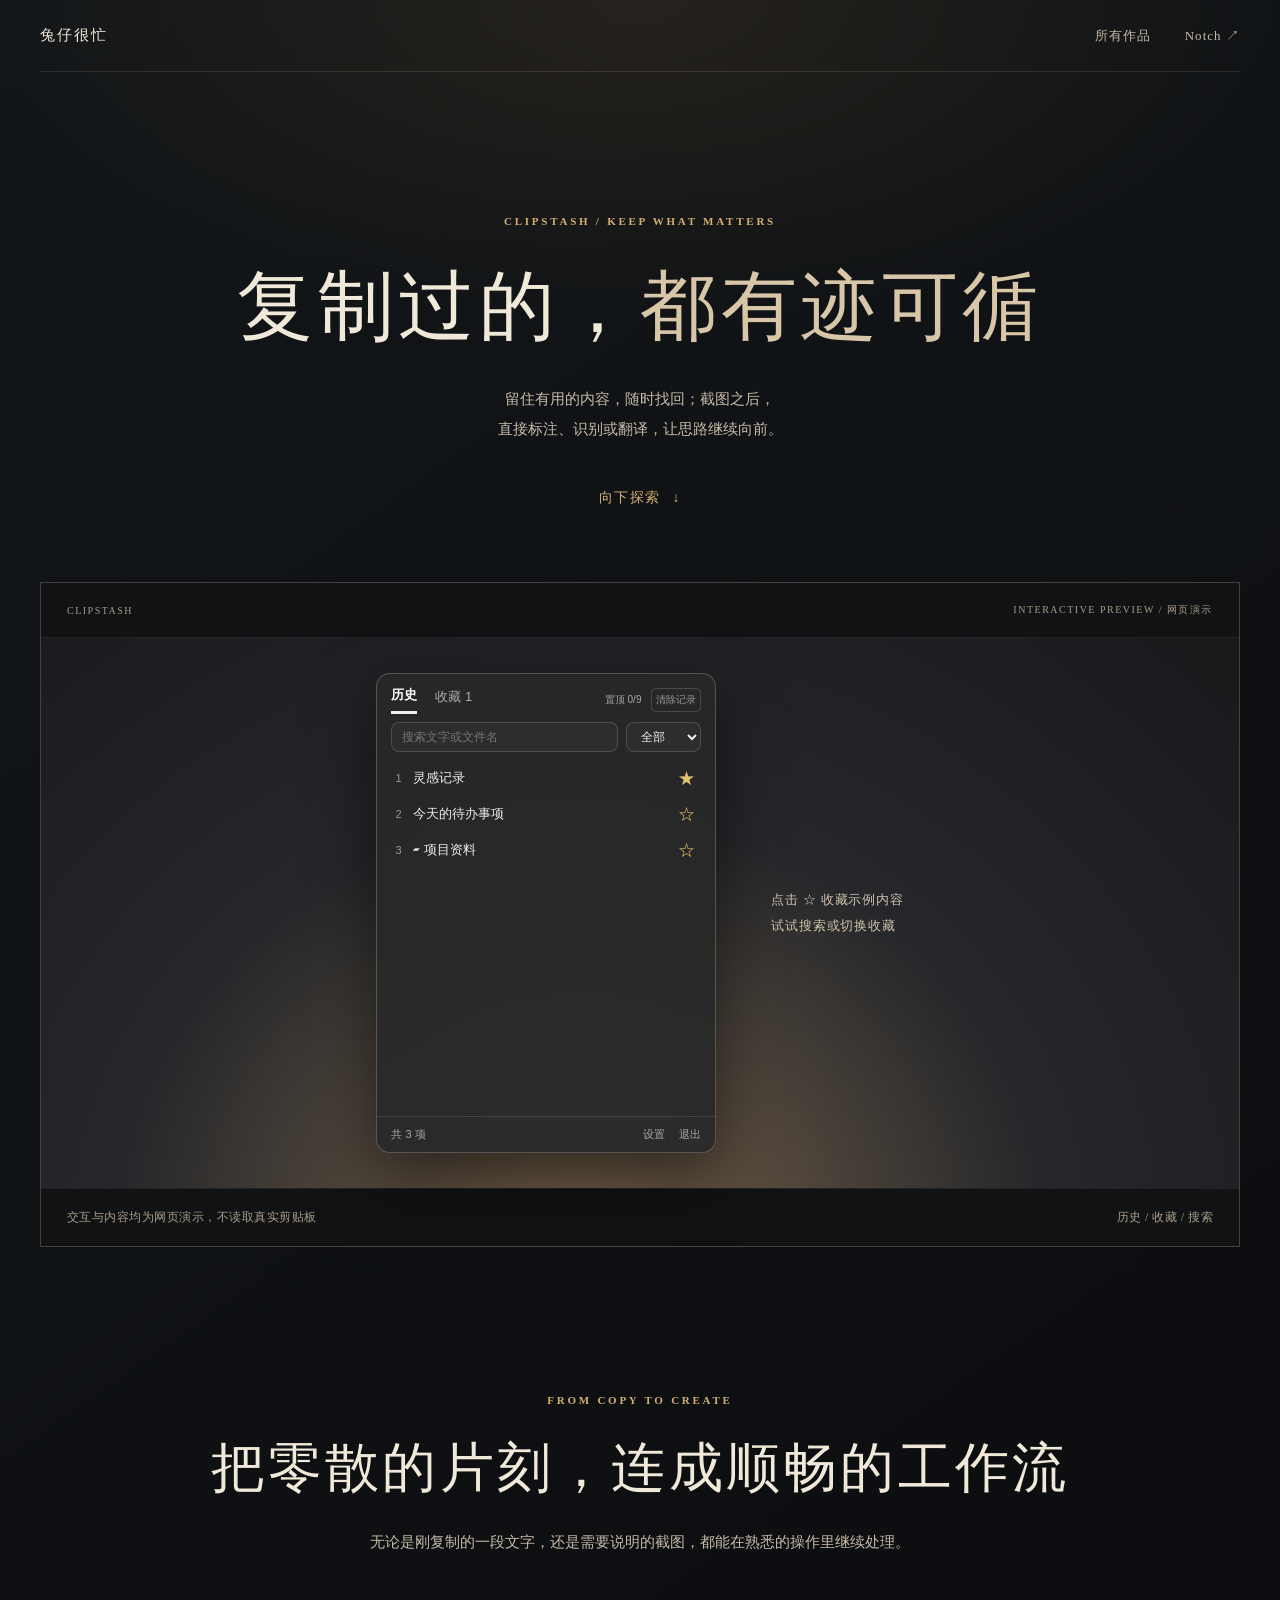
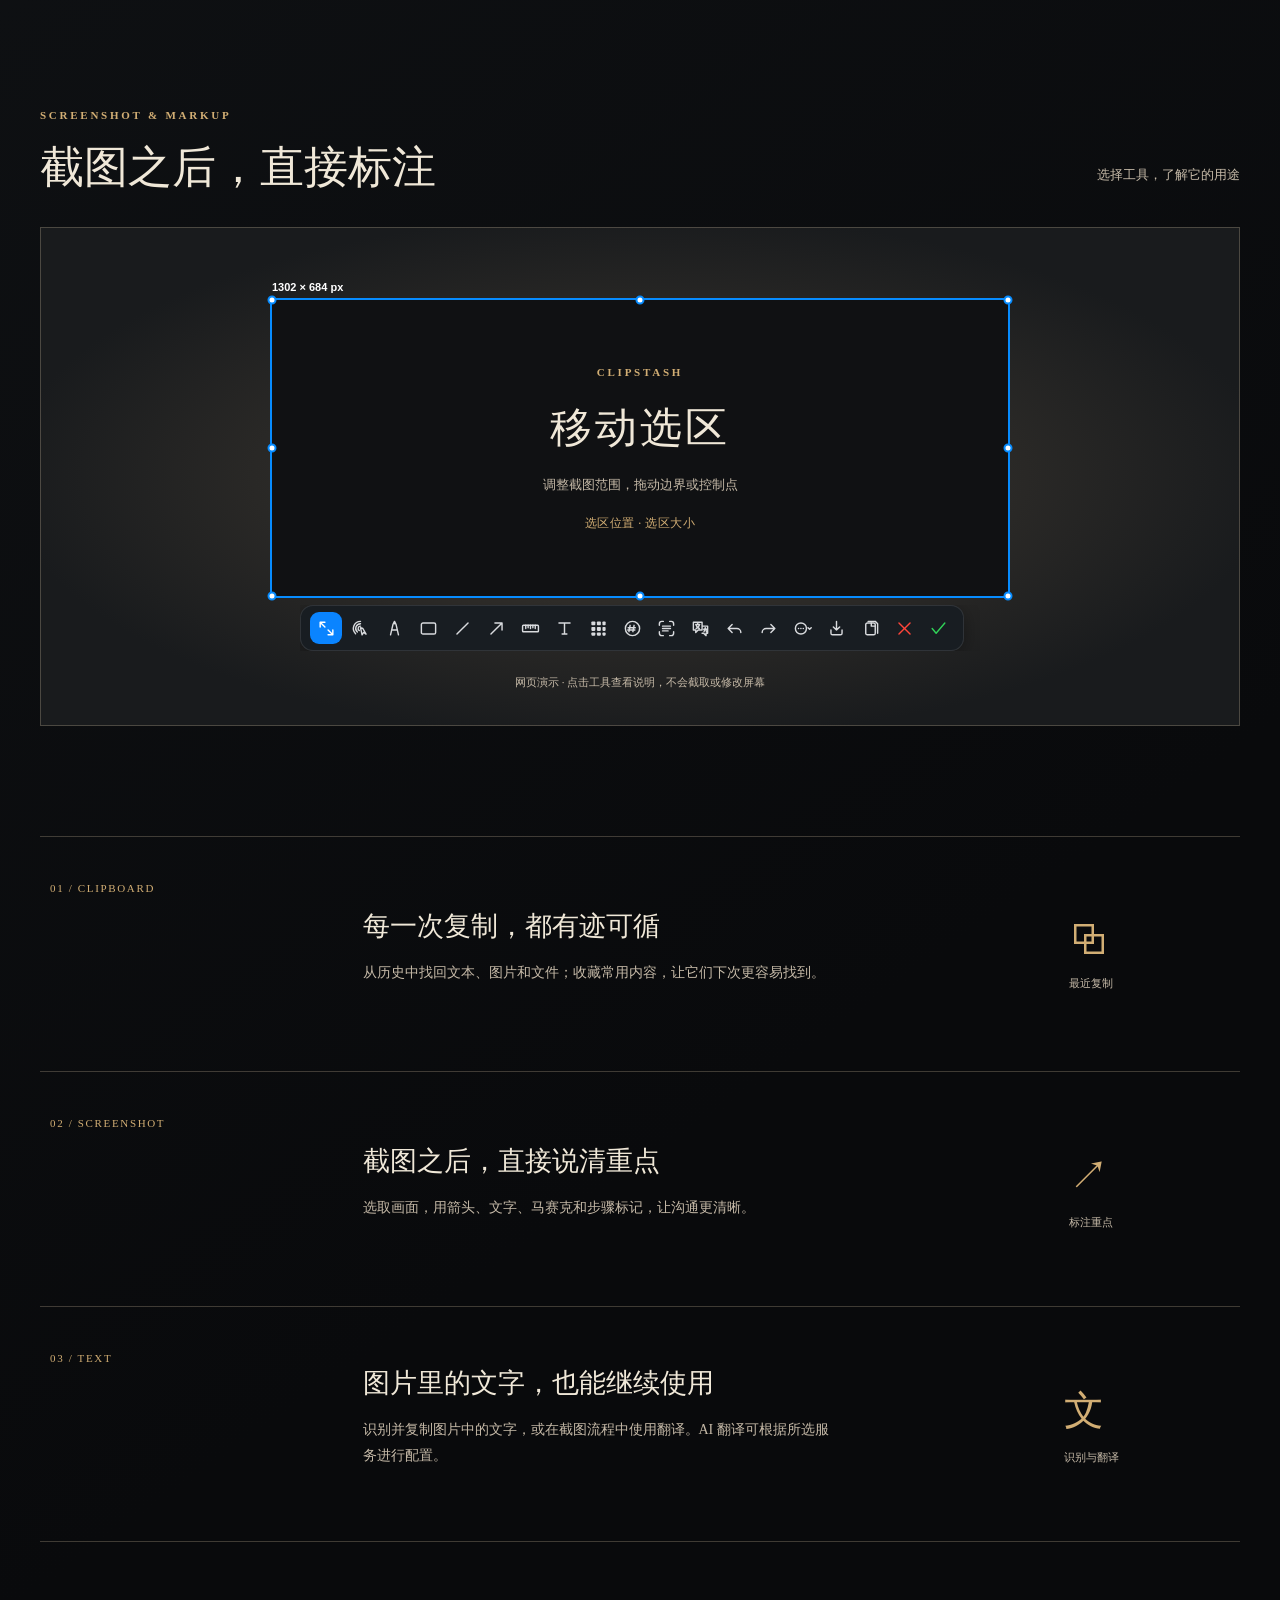
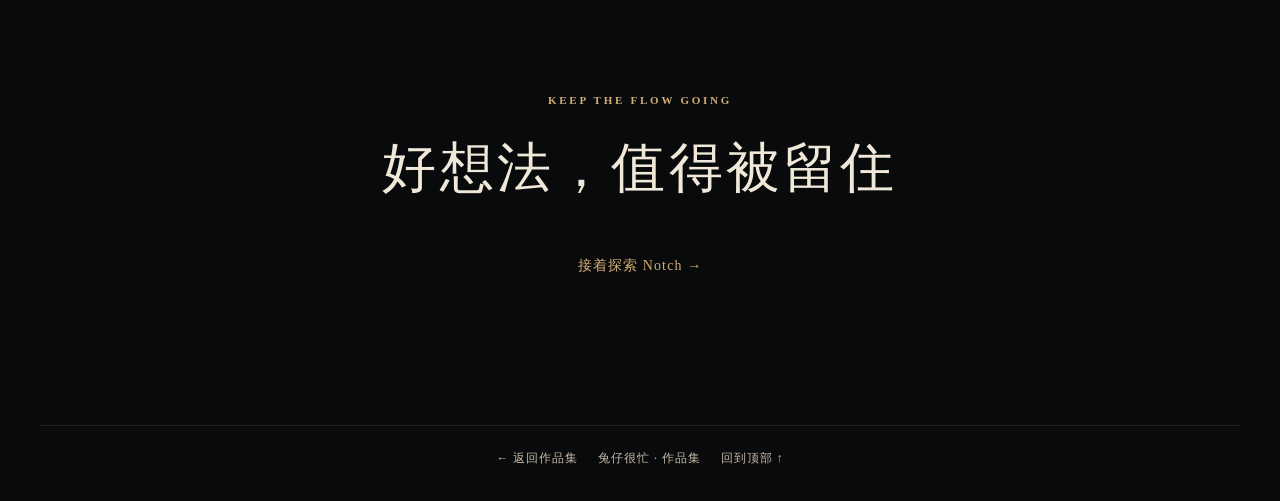
==== clipstash.html @ 02c9e1a3 "Add ClipStash and Notch portfolio pages" ====
<!doctype html><html lang="zh-CN"><head><meta charset="utf-8"><meta name="viewport" content="width=device-width,initial-scale=1"><meta name="theme-color" content="#0b0c0e"><title>ClipStash · 兔仔很忙</title><link rel="icon" href="assets/favicon.svg"><link rel="stylesheet" href="style.css"><link rel="stylesheet" href="product.css"><script src="product.js" defer></script></head><body><div class="site-shell"><header class="site-header"><a class="brand" href="index.html">兔仔很忙</a><nav aria-label="页面导航"><a href="index.html#works">所有作品</a><a href="notch.html">Notch ↗</a></nav></header><main><section class="product-hero" id="top"><p class="eyebrow">CLIPSTASH / KEEP WHAT MATTERS</p><h1>复制过的，<span>都有迹可循</span></h1><p>留住有用的内容，随时找回；截图之后，<br>直接标注、识别或翻译，让思路继续向前。</p><a class="text-link" href="#experience">向下探索 <span>↓</span></a></section><section class="stage" id="experience" aria-label="ClipStash 交互展示"><div class="stage-top"><span>CLIPSTASH</span><span>INTERACTIVE PREVIEW / 网页演示</span></div><div class="real-clip-scene"><div class="popover-demo"><div class="popover-top"><div class="pop-tabs"><button class="selected" data-pop-tab="history" aria-pressed="true">历史</button><button data-pop-tab="favorites" aria-pressed="false">收藏 <span id="fav-count">1</span></button></div><span class="pin-count">置顶 0/9</span><span class="clear-label">清除记录</span></div><div class="pop-search"><input id="pop-search" aria-label="搜索演示内容" placeholder="搜索文字或文件名"><select id="pop-filter" aria-label="筛选演示内容"><option>全部</option><option>文本</option><option>文件</option></select></div><div class="pop-list" id="pop-list"></div><div class="pop-footer"><span id="pop-count">共 3 项</span><span>设置　 退出</span></div></div><p class="pop-hint">点击 ☆ 收藏示例内容<br>试试搜索或切换收藏</p></div><div class="stage-bottom"><span>交互与内容均为网页演示，不读取真实剪贴板</span><span>历史 / 收藏 / 搜索</span></div></section><section class="intro-section"><p class="eyebrow">FROM COPY TO CREATE</p><h2>把零散的片刻，连成顺畅的工作流</h2><p>无论是刚复制的一段文字，还是需要说明的截图，都能在熟悉的操作里继续处理。</p></section><section class="capture-feature" aria-labelledby="capture-title"><div class="capture-heading"><div><p class="eyebrow">SCREENSHOT &amp; MARKUP</p><h2 id="capture-title">截图之后，直接标注</h2></div><p>选择工具，了解它的用途</p></div><div class="capture-stage"><div class="capture-selection"><div class="capture-size">1302 × 684 px</div><div class="capture-content"><p class="eyebrow">CLIPSTASH</p><strong id="capture-tool-title">移动选区</strong><span id="capture-explanation" aria-live="polite">调整截图范围，拖动边界或控制点</span><div id="capture-properties" class="capture-properties">选区位置 · 选区大小</div></div><i class="handle h1"></i><i class="handle h2"></i><i class="handle h3"></i><i class="handle h4"></i><i class="handle h5"></i><i class="handle h6"></i><i class="handle h7"></i><i class="handle h8"></i></div><div class="capture-toolbar-wrap"><div class="capture-toolbar" aria-label="截图工具演示"><button type="button" data-capture-tool="select" aria-label="移动选区" title="移动选区" aria-pressed="true" class="selected">⤢</button><button type="button" data-capture-tool="edit" aria-label="编辑标注" title="编辑标注" aria-pressed="false" class="">◎</button><button type="button" data-capture-tool="pen" aria-label="画笔" title="画笔" aria-pressed="false" class="">✎</button><button type="button" data-capture-tool="rectangle" aria-label="矩形" title="矩形" aria-pressed="false" class="">▭</button><button type="button" data-capture-tool="line" aria-label="直线" title="直线" aria-pressed="false" class="">╱</button><button type="button" data-capture-tool="arrow" aria-label="箭头" title="箭头" aria-pressed="false" class="">↗</button><button type="button" data-capture-tool="ruler" aria-label="尺子" title="尺子" aria-pressed="false" class="">▤</button><button type="button" data-capture-tool="text" aria-label="文字" title="文字" aria-pressed="false" class="">T</button><button type="button" data-capture-tool="mosaic" aria-label="马赛克" title="马赛克" aria-pressed="false" class="">▦</button><button type="button" data-capture-tool="step" aria-label="步骤" title="步骤" aria-pressed="false" class="">⑴</button><button type="button" data-capture-tool="ocr" aria-label="识别文字" title="识别文字" aria-pressed="false" class="">▣</button><button type="button" data-capture-tool="translate" aria-label="翻译" title="翻译" aria-pressed="false" class="">文</button><span class="capture-divider"></span><span class="capture-action" title="撤销">↶</span><span class="capture-action" title="重做">↷</span><span class="capture-action" title="更多">•••</span><span class="capture-action" title="保存">⇩</span><span class="capture-action" title="复制">▢</span><span class="capture-action cancel" title="取消">×</span><span class="capture-action done" title="完成">✓</span></div></div><p class="capture-note">网页演示 · 点击工具查看说明，不会截取或修改屏幕</p></div></section><section class="feature-list"><article><span>01 / CLIPBOARD</span><div><h3>每一次复制，都有迹可循</h3><p>从历史中找回文本、图片和文件；收藏常用内容，让它们下次更容易找到。</p></div><div class="feature-symbol">⧉ <small>最近复制</small></div></article><article><span>02 / SCREENSHOT</span><div><h3>截图之后，直接说清重点</h3><p>选取画面，用箭头、文字、马赛克和步骤标记，让沟通更清晰。</p></div><div class="feature-symbol">↗ <small>标注重点</small></div></article><article><span>03 / TEXT</span><div><h3>图片里的文字，也能继续使用</h3><p>识别并复制图片中的文字，或在截图流程中使用翻译。AI 翻译可根据所选服务进行配置。</p></div><div class="feature-symbol">文 <small>识别与翻译</small></div></article></section><section class="closing"><p class="eyebrow">KEEP THE FLOW GOING</p><h2>好想法，值得被留住</h2><a class="text-link" href="notch.html">接着探索 Notch →</a></section></main><footer class="site-footer"><a href="index.html">← 返回作品集</a><span>兔仔很忙 · 作品集</span><a href="#top">回到顶部 ↑</a></footer></div></body></html>
---- style.css ----
:root {
  color-scheme: dark;
  --ink: #f0e8d8;
  --muted: #c6baa8;
  --gold: #d2ae74;
  --line: rgba(234, 214, 179, .24);
  --surface: #131417;
  --display: "Songti SC", "Noto Serif CJK SC", "STSong", serif;
  --body: "Songti SC", "Noto Serif CJK SC", "STSong", serif;
}
* { box-sizing: border-box; }
html { scroll-behavior: smooth; }
body {
  margin: 0;
  color: var(--ink);
  background: radial-gradient(ellipse 70% 450px at 50% 0%, rgba(136, 104, 58, .17), transparent 72%), linear-gradient(145deg, #131619, #090a0c 70%);
  font-family: var(--body);
  -webkit-font-smoothing: antialiased;
}
a { color: inherit; text-decoration: none; }
button { font: inherit; }
a:focus-visible, button:focus-visible { outline: 2px solid var(--gold); outline-offset: 5px; }
.skip-link { position: fixed; z-index: 2; top: -6rem; left: 1rem; padding: .8rem 1rem; background: var(--gold); color: #14100b; }
.skip-link:focus { top: 1rem; }
.site-shell { width: min(1320px, calc(100% - 80px)); margin: 0 auto; }
.site-header { min-height: 72px; display: flex; align-items: center; justify-content: space-between; gap: 24px; border-bottom: 1px solid rgba(234, 214, 179, .12); }
.brand { font-size: 15px; letter-spacing: .13em; white-space: nowrap; }
.site-header nav { display: flex; gap: 34px; font-size: 13px; color: var(--muted); letter-spacing: .08em; }
.site-header nav a:hover, .brand:hover, .site-footer a:hover { color: var(--gold); }
.hero { padding: clamp(62px, 7vw, 104px) 0 50px; text-align: center; }
.eyebrow, .work-label, .connect-label { margin: 0; color: var(--gold); font-size: 11px; font-weight: 600; letter-spacing: .25em; line-height: 1.5; }
.hero h1 { margin: 22px 0 0; font-family: var(--display); font-size: clamp(38px, 5.5vw, 72px); font-weight: 400; letter-spacing: .1em; line-height: 1.35; text-wrap: balance; }
.hero h1 span { white-space: nowrap; }
.hero-intro { margin: 23px auto 0; color: var(--muted); font-size: 15px; line-height: 1.9; letter-spacing: .06em; text-wrap: pretty; }
.works, .connect { scroll-margin-top: 25px; }
.work-list { display: grid; grid-template-columns: repeat(3, minmax(0, 1fr)); gap: 20px; }
.work-card { position: relative; display: flex; min-width: 0; flex-direction: column; padding: clamp(25px, 2.7vw, 39px); border: 1px solid var(--line); border-radius: 3px; background: var(--surface); transition: border-color .24s ease-out, background-color .24s ease-out, transform .24s ease-out; }
.work-card:hover, .work-card:focus-within { border-color: rgba(210, 174, 116, .7); background: #19191b; transform: translateY(-3px); }
.work-copy { flex: 1; }
.work-card h2 { margin: 22px 0 13px; font-family: var(--display); font-weight: 400; font-size: clamp(27px, 3vw, 39px); letter-spacing: .06em; line-height: 1.35; text-wrap: balance; }
.voice h2 { font-family: Georgia, var(--display); letter-spacing: .01em; }
.work-description, .connect-description { color: var(--muted); font-size: 15px; line-height: 1.85; text-wrap: pretty; }
.work-description { margin: 0; min-height: 5.55em; }
.work-visual { margin-top: 24px; overflow: hidden; aspect-ratio: 1.95; background: #090a0c; border: 1px solid rgba(234, 214, 179, .12); }
.work-visual img { width: 100%; height: 100%; display: block; object-fit: cover; transition: transform .35s ease-out; }
.work-card:hover .work-visual img { transform: scale(1.025); }
.work-link { align-self: flex-start; margin-top: 26px; font-size: 14px; letter-spacing: .08em; line-height: 1.5; }
.work-link span { display: inline-block; padding-left: 5px; transition: transform .2s ease-out; }
.work-link:hover { color: var(--gold); }
.work-link:hover span { transform: translateX(5px); }
.connect { padding: 110px 0 95px; }
.connect-heading { text-align: center; margin-bottom: 35px; }
.connect-heading h2 { margin: 0; font-size: 31px; font-weight: 400; letter-spacing: .1em; }
.connect-heading p { color: var(--muted); font-size: 14px; letter-spacing: .05em; line-height: 1.8; }
.connect-grid { display: grid; grid-template-columns: repeat(2, minmax(0, 1fr)); gap: 20px; }
.connect-card { display: flex; justify-content: space-between; align-items: center; gap: 26px; padding: 32px; border: 1px solid var(--line); border-radius: 3px; background: var(--surface); }
.connect-card h3 { margin: 17px 0 10px; font-size: 26px; font-weight: 400; letter-spacing: .07em; }
.connect-description { margin: 0; font-size: 14px; }
.qr-code { flex: none; width: 144px; height: 144px; object-fit: contain; background: #fff; padding: 4px; }
.reading { align-items: flex-start; flex-direction: column; gap: 24px; }
.share-box { display: flex; flex-wrap: wrap; align-items: center; gap: 12px 16px; }
.share-box code { color: var(--ink); font-family: var(--body); font-size: 13px; line-height: 1.6; overflow-wrap: anywhere; }
.share-box button { border: 1px solid rgba(210, 174, 116, .7); background: transparent; color: var(--ink); padding: 10px 14px; cursor: pointer; font-size: 13px; }
.share-box button:hover { background: var(--gold); color: #17130e; }
.copy-status { flex-basis: 100%; min-height: 1.3em; color: var(--gold); font-size: 13px; }
.site-footer { display: flex; justify-content: center; flex-wrap: wrap; gap: 20px; padding: 24px 0 34px; border-top: 1px solid rgba(234, 214, 179, .12); color: var(--muted); font-size: 12px; letter-spacing: .08em; }
.site-footer .personal-site-link { flex: 0 0 100%; color: var(--gold); text-align: center; font-size: 13px; line-height: 1.8; text-wrap: balance; }
.site-footer .personal-site-link:hover { color: var(--ink); }
@media (max-width: 900px) {
  .site-shell { width: min(740px, calc(100% - 48px)); }
  .work-list { grid-template-columns: repeat(2, minmax(0, 1fr)); }
  .work-card:last-child { grid-column: 1 / -1; }
  .voice { display: grid; grid-template-columns: 1fr 1fr; column-gap: 30px; }
  .voice .work-visual { grid-column: 2; grid-row: 1 / 3; margin-top: 0; align-self: center; }
  .voice .work-link { grid-column: 1; }
}
@media (max-width: 600px) {
  .site-shell { width: calc(100% - 36px); }
  .site-header { min-height: 64px; }
  .site-header nav { gap: 19px; font-size: 12px; }
  .hero { padding: 67px 0 36px; }
  .hero h1 { font-size: clamp(32px, 8vw, 46px); letter-spacing: .05em; }
  .hero-intro { font-size: 14px; }
  .work-list, .connect-grid { grid-template-columns: 1fr; gap: 14px; }
  .work-card:last-child { grid-column: auto; }
  .work-card, .voice { display: flex; padding: 27px; }
  .work-card h2 { font-size: 31px; margin-top: 19px; }
  .work-description { min-height: 0; }
  .work-visual, .voice .work-visual { width: 100%; margin-top: 24px; }
  .connect { padding: 78px 0 64px; }
  .connect-card { padding: 26px; }
  .qr-code { width: 120px; height: 120px; }
}
@media (max-width: 360px) {
  .hero h1 { font-size: 30px; }
  .connect-card { gap: 14px; padding: 22px; }
  .qr-code { width: 104px; height: 104px; }
}
@media (prefers-reduced-motion: reduce) {
  html { scroll-behavior: auto; }
  *, *::before, *::after { transition-duration: .01ms !important; animation-duration: .01ms !important; }
}

/* Extend the existing link over its card without changing the reference layout. */
.work-link::after { content: ""; position: absolute; inset: 0; }
.work-card:hover .work-link, .work-card:focus-within .work-link { color: var(--gold); }

/* Product introductions */
.tools-section { padding-top: 112px; }
.tools-heading { text-align:center; margin-bottom:36px; }
.tools-heading h2 { font-size:clamp(30px,4vw,45px); font-weight:400; letter-spacing:.1em; margin:18px 0 12px; }
.tools-heading > p:last-child { color:var(--muted); font-size:14px; }
.tools-grid { display:grid; grid-template-columns:1fr 1fr; gap:20px; }
.tool-entry { min-height:325px; border:1px solid var(--line); background:#131417; padding:38px; display:grid; grid-template-columns:1fr 1fr; overflow:hidden; transition:border-color .25s,transform .25s; }
.tool-entry:hover { border-color:var(--gold); transform:translateY(-3px); }
.tool-entry h3 { font-size:30px; font-weight:400; line-height:1.4; margin:22px 0 12px; }
.tool-entry p:not(.work-label) { color:var(--muted); line-height:1.8; font-size:14px; }
.tool-entry span { display:block; color:var(--gold); font-size:13px; margin-top:28px; }
.entry-art { position:relative; align-self:stretch; display:grid; place-items:center; }
.entry-art:before { content:''; position:absolute; width:210px; height:210px; border-radius:50%; background:radial-gradient(circle,rgba(185,145,88,.17),transparent 70%); }
.entry-island,.entry-clip { z-index:1; background:#050505; border:1px solid #474039; box-shadow:0 20px 40px #0008; }
.entry-island { width:180px; border-radius:0 0 24px 24px; padding:25px; display:flex; gap:16px; align-items:center; justify-content:center; color:var(--gold); }
.entry-island i { width:7px; height:7px; border-radius:50%; background:#90b7a0; }
.entry-clip { width:200px; padding:20px; border-radius:10px; transform:rotate(-4deg); }
.entry-clip small,.entry-clip b,.entry-clip em { display:block; font-style:normal; }.entry-clip small,.entry-clip em { color:#a99b88; font-size:11px; }.entry-clip b { font-size:14px; margin:20px 0; font-weight:400; }
@media(max-width:700px){.tools-grid{grid-template-columns:1fr}.tool-entry{padding:28px;min-height:260px}.tools-section{padding-top:80px}.entry-island{width:145px}.entry-clip{width:150px}.tool-entry h3{font-size:26px}}
.entry-type { font: 130px Georgia,serif; color:rgba(210,174,116,.4); line-height:1; }.entry-type span { z-index:1; position:absolute; bottom:10%; right:10%; font:11px Georgia,serif; letter-spacing:.2em; color:var(--gold); }
/* Portfolio groups */
.catalog-heading { text-align:center; margin:0 0 35px; }.catalog-heading h2 { font-weight:400; font-size:clamp(29px,3.2vw,39px); letter-spacing:.1em; margin:16px 0 12px; }.catalog-heading>p:last-child { color:var(--muted); font-size:14px; line-height:1.8; }.genealogy-heading { margin-top:110px; }
.work-card h3 { margin:22px 0 13px; font-family:var(--display); font-weight:400; font-size:clamp(25px,2.6vw,34px); letter-spacing:.04em; line-height:1.35; }.catalog-tools h3 { font-family:Georgia,var(--display); letter-spacing:0; overflow-wrap:anywhere; }.catalog-genealogy { grid-template-columns:repeat(2,minmax(0,1fr)); }.catalog-genealogy .work-description { min-height:0; }.catalog-art { display:grid; place-items:center; background:radial-gradient(circle at 50% 70%,#68543b50,transparent 65%),#0d0e10; }.catalog-art span { font:clamp(70px,8vw,115px) Georgia,serif; color:#d2ae7470; transition:transform .35s; }.work-card:hover .catalog-art span { transform:scale(1.04); }
@media(max-width:900px){.catalog-tools .voice { display:flex; }.catalog-tools .voice .work-visual { margin-top:24px; }.catalog-tools .work-card:last-child { grid-column:1/-1; }.catalog-genealogy .work-card:last-child { grid-column:auto; }}
@media(max-width:600px){.catalog-genealogy{grid-template-columns:1fr}.catalog-tools .work-card:last-child{grid-column:auto}.genealogy-heading{margin-top:78px}.work-card h3{font-size:29px;margin-top:19px}.catalog-art span{font-size:90px}}
---- product.css ----
.product-hero { text-align:center; padding:clamp(90px,11vw,150px) 0 75px; }
.product-hero h1,.intro-section h2,.closing h2 { font-weight:400; letter-spacing:.06em; line-height:1.38; text-wrap:balance; }
.product-hero h1 { font-size:clamp(42px,6vw,76px); margin:25px 0; }.product-hero h1 span { color:#d8c6a9; }
.product-hero>p:not(.eyebrow),.intro-section>p:last-child { color:var(--muted); line-height:2; font-size:15px; }
.text-link { display:inline-block; color:var(--gold); font-size:14px; letter-spacing:.08em; margin-top:30px; }.text-link:hover { color:var(--ink); }.text-link span { padding-left:8px; }
.stage { border:1px solid var(--line); background:#111214; overflow:hidden; }.stage-top,.stage-bottom { display:flex; justify-content:space-between; align-items:center; gap:15px; padding:20px 26px; color:#a99c89; font-size:10px; letter-spacing:.15em; }.stage-top { border-bottom:1px solid #ffffff12; }.stage-bottom { border-top:1px solid #ffffff12; font-size:12px; letter-spacing:.04em; }
.notch-scene { height:500px; position:relative; overflow:hidden; background:radial-gradient(ellipse at 50% 110%,#9c7850 0%,#4a4037 30%,#22252a 65%,#16191c 100%); }.notch-scene:after { content:''; position:absolute; inset:0; background:linear-gradient(120deg,transparent 45%,#ffffff08 46%,transparent 65%); pointer-events:none; }
.desktop-clock { position:absolute; top:35%; width:100%; text-align:center; color:#f6eddd; opacity:.8; }.desktop-clock small,.desktop-clock strong,.desktop-clock span { display:block; }.desktop-clock small { font-family:Georgia,serif; letter-spacing:.3em; font-size:10px; }.desktop-clock strong { font:400 clamp(60px,9vw,110px) Georgia,serif; letter-spacing:-.04em; }.desktop-clock span { font-size:12px; letter-spacing:.2em; }
.island { position:absolute; z-index:1; top:0; left:50%; transform:translateX(-50%); width:240px; max-height:43px; background:#050505; color:#eee; border-radius:0 0 20px 20px; overflow:hidden; transition:width .55s cubic-bezier(.2,.8,.2,1),max-height .55s cubic-bezier(.2,.8,.2,1),border-radius .5s; box-shadow:0 14px 40px #0007; }.island.open { width:min(370px,90%); max-height:250px; border-radius:0 0 30px 30px; }.island-trigger { display:flex; align-items:center; justify-content:space-between; width:100%; border:0; background:transparent; color:#eee; cursor:pointer; padding:14px 21px; font-size:11px; }.island-dot,.live-dot { color:#b8d8b2; }.island-dot { width:6px; height:6px; border-radius:50%; background:#b8d8b2; }.island-content { padding:8px 24px 25px; font:12px -apple-system,BlinkMacSystemFont,sans-serif; }.island-heading { display:flex; justify-content:space-between; font-size:14px; font-weight:600; }.island-content p { color:#aaa; display:flex; justify-content:space-between; margin:18px 0 7px; }.island-content b { color:#eee; }.meter { height:4px; background:#333; border-radius:5px; }.meter i { display:block; width:72%; height:100%; background:#d2ae74; border-radius:5px; }.meter.second i { width:45%; }
.demo-tabs { display:flex; gap:6px; }.demo-tabs button { color:#c6baa8; border:1px solid transparent; background:none; padding:7px 12px; cursor:pointer; }.demo-tabs button.active { color:#f0e8d8; border-color:#806c50; }
.intro-section { text-align:center; max-width:650px; margin:0 auto; padding:145px 0 125px; }.intro-section h2,.closing h2 { font-size:clamp(35px,4.2vw,55px); margin:22px 0; }.feature-list { border-top:1px solid var(--line); }.feature-list article { min-height:235px; display:grid; grid-template-columns:1fr 2fr 1fr; align-items:center; gap:35px; border-bottom:1px solid var(--line); padding:45px 10px; }.feature-list article>span { color:var(--gold); font:11px Georgia,serif; letter-spacing:.15em; align-self:start; }.feature-list h3 { font-size:27px; font-weight:400; margin:0 0 16px; }.feature-list p { color:var(--muted); font-size:14px; line-height:1.9; max-width:480px; }.feature-symbol { justify-self:center; color:var(--gold); font:40px Georgia,serif; }.feature-symbol small { display:block; font:11px var(--body); color:var(--muted); margin-top:12px; }.closing { text-align:center; padding:150px 0; }
.clip-scene { height:500px; position:relative; display:flex; align-items:center; justify-content:center; gap:35px; background:radial-gradient(ellipse at 45% 110%,#79634b,#25272a 50%,#17191b); }.clipboard-window { width:min(540px,65%); background:#202020; border:1px solid #ffffff28; border-radius:12px; box-shadow:0 30px 80px #0008; font-family:-apple-system,BlinkMacSystemFont,sans-serif; }.window-head { display:flex; justify-content:space-between; align-items:center; padding:15px; border-bottom:1px solid #ffffff12; color:#aaa; font-size:12px; }.window-head i { display:inline-block; width:8px; height:8px; background:#796c61; border-radius:50%; margin-right:5px; }.clip-window-body { display:grid; grid-template-columns:150px 1fr; min-height:275px; }.clip-window-body aside { background:#ffffff08; display:flex; flex-direction:column; gap:18px; padding:22px 16px; color:#aaa; font-size:11px; }.clip-window-body aside b { color:#ddd; }.clip-items { padding:22px; }.items-heading { display:flex; justify-content:space-between; align-items:center; margin-bottom:15px; font-size:14px; }.items-heading small { font-size:10px; color:#999; }.clip-item { display:flex; align-items:center; gap:12px; width:100%; color:#eee; text-align:left; border:1px solid transparent; border-radius:7px; background:transparent; padding:11px; cursor:pointer; }.clip-item.active { background:#ffffff0e; border-color:#ffffff18; }.clip-item span:nth-child(2) { flex:1; }.clip-item b,.clip-item small { display:block; }.clip-item b { font-size:12px; font-weight:500; }.clip-item small { color:#999; margin-top:5px; font-size:10px; }.clip-item em { color:#a99b88; font-style:normal; }.item-icon { display:grid; place-items:center; width:34px; height:34px; border-radius:6px; background:#665b4d; color:#f0e8d8; }.clip-note { border-left:1px solid #b39a78; padding-left:20px; min-width:175px; }.clip-note span,.clip-note small { font-size:10px; letter-spacing:.12em; color:#c6baa8; }.clip-note p { font-size:19px; }
@media(max-width:700px){.product-hero{padding:90px 0 55px}.product-hero h1{font-size:38px}.product-hero>p:not(.eyebrow){font-size:13px}.notch-scene,.clip-scene{height:380px}.stage-top,.stage-bottom{padding:16px;font-size:10px}.stage-bottom{flex-wrap:wrap}.intro-section{padding:100px 0 80px}.feature-list article{grid-template-columns:1fr auto;gap:20px;min-height:0;padding:32px 0}.feature-list article>span{grid-column:1/-1}.feature-list h3{font-size:23px}.feature-symbol{font-size:30px}.closing{padding:100px 0}.clip-scene{padding:18px;display:block}.clipboard-window{width:100%;margin-top:25px}.clip-window-body{grid-template-columns:90px 1fr;min-height:240px}.clip-window-body aside{padding:20px 9px;font-size:10px}.clip-items{padding:14px}.items-heading small{display:none}.clip-note{margin:20px 0 0 8px}.clip-note p{margin:5px 0;font-size:15px}.clip-note small{display:none}}
.feature-explorer { border-top:1px solid var(--line); border-bottom:1px solid var(--line); padding:36px 0 48px; }
.explorer-heading { display:flex; justify-content:space-between; align-items:end; gap:20px; padding-bottom:35px; }
.explorer-heading h2 { font-size:28px; font-weight:400; margin:15px 0 0; }.explorer-heading>p { color:var(--muted); font-size:12px; }
.explorer-body { display:grid; grid-template-columns:1fr 1.2fr; min-height:325px; border:1px solid var(--line); }
.explorer-tabs { display:flex; flex-direction:column; border-right:1px solid var(--line); }.explorer-tabs button { display:flex; gap:24px; align-items:center; flex:1; width:100%; padding:20px 24px; border:0; border-bottom:1px solid #ffffff13; background:transparent; color:var(--muted); text-align:left; cursor:pointer; }.explorer-tabs button:last-child { border-bottom:0; }.explorer-tabs button.active,.explorer-tabs button:hover { background:#d2ae7410; color:var(--ink); }.explorer-tabs button span { font:11px Georgia,serif; color:var(--gold); }.explorer-tabs button b { margin-left:auto; font-weight:400; }
.explorer-detail { padding:clamp(30px,5vw,70px); background:radial-gradient(circle at 90% 100%,#7f64451c,transparent 55%); }.explorer-detail span { font:11px Georgia,serif; letter-spacing:.18em; color:var(--gold); }.explorer-detail h3 { font-size:clamp(29px,3.3vw,44px); font-weight:400; line-height:1.45; margin:28px 0 16px; }.explorer-detail p { color:var(--muted); font-size:14px; line-height:1.9; max-width:390px; }
@media(max-width:700px){.explorer-heading{align-items:start;flex-direction:column}.explorer-body{grid-template-columns:1fr}.explorer-tabs{border-right:0;border-bottom:1px solid var(--line)}.explorer-tabs button{padding:15px 20px}.explorer-detail{min-height:240px}.explorer-detail h3{margin:20px 0 12px}}
.actual-island { position:absolute; z-index:2; top:0; left:50%; transform:translateX(-50%); height:33px; width:210px; border-radius:0 0 13px 13px; background:#050505; box-shadow:0 12px 35px #0007; overflow:hidden; display:flex; align-items:center; justify-content:center; transition:width .55s cubic-bezier(.2,.8,.2,1),height .55s cubic-bezier(.2,.8,.2,1),border-radius .4s; }
.actual-island.open { width:min(680px,94%); }.actual-island.shelf.open { width:min(480px,92%); height:112px; border-radius:0 0 24px 24px; background:#17191be8; border:1px solid #ffffff25; border-top:0; backdrop-filter:blur(15px); }
#notch-trigger { width:210px; height:33px; flex:none; background:#050505; color:white; border:0; cursor:pointer; align-self:flex-start; position:relative; z-index:2; }.island-camera { position:absolute; width:7px; height:7px; border-radius:50%; background:#1b1f24; top:10px; right:30px; }.quota-side { min-width:0; width:0; overflow:hidden; opacity:0; display:flex; justify-content:space-around; gap:8px; white-space:nowrap; color:#ddd; font:11px -apple-system,sans-serif; transition:opacity .25s .1s,width .5s; }.actual-island.open:not(.shelf) .quota-side { width:210px; opacity:1; }.quota-side.left b {color:#6aaaff}.quota-side.right b{color:#7fd59d}.shelf-items{position:absolute; top:38px; display:flex; gap:35px; opacity:0; transform:translateY(-12px); transition:opacity .25s,transform .4s; pointer-events:none}.actual-island.shelf.open .shelf-items{opacity:1;transform:translateY(0)}.shelf-items div{text-align:center}.shelf-items span,.shelf-items small{display:block}.shelf-items span{font-size:28px}.shelf-items small{color:#eee;font:11px -apple-system,sans-serif;margin-top:4px}
.real-clip-scene { min-height:540px; display:flex; align-items:center; justify-content:center; gap:55px; padding:35px 20px; background:radial-gradient(ellipse at 45% 110%,#79634b,#25272a 50%,#17191b); }.popover-demo{width:340px;height:480px;border:1px solid #ffffff35;border-radius:14px;background:#292929ec;box-shadow:0 25px 65px #0008;color:#eee;font:13px -apple-system,BlinkMacSystemFont,sans-serif;display:flex;flex-direction:column;overflow:hidden;backdrop-filter:blur(20px)}.popover-top{display:flex;align-items:center;gap:10px;padding:12px 14px 8px}.pop-tabs{display:flex;gap:18px;margin-right:auto}.pop-tabs button{color:#aaa;background:none;border:0;padding:0 0 7px;cursor:pointer}.pop-tabs button.selected{color:#fff;border-bottom:3px solid #eee;font-weight:600}.pin-count{font-size:10px;color:#aaa;white-space:nowrap}.clear-label{font-size:10px;color:#999;border:1px solid #ffffff28;border-radius:5px;padding:4px;white-space:nowrap}.pop-search{display:flex;gap:8px;padding:0 14px 8px}.pop-search input,.pop-search select{height:30px;min-width:0;color:#eee;background:#ffffff08;border:1px solid #ffffff25;border-radius:8px;padding:0 10px;font:12px -apple-system,sans-serif}.pop-search input{flex:1}.pop-search select{width:75px}.pop-list{flex:1;padding:0 6px}.pop-row{display:flex;align-items:center;height:36px;padding:0 8px;border-radius:8px;gap:8px}.pop-row:hover{background:#ffffff12}.pop-number{color:#999;width:14px;text-align:center;font-size:11px}.pop-name{flex:1}.pop-star{border:0;background:transparent;color:#e5c16f;font-size:17px;cursor:pointer}.pop-empty{color:#aaa;text-align:center;margin:100px 0}.pop-footer{border-top:1px solid #ffffff20;padding:10px 14px;display:flex;justify-content:space-between;color:#aaa;font-size:11px}.pop-hint{color:#d0c3af;font-size:13px;line-height:2;letter-spacing:.06em}
@media(max-width:700px){.actual-island.open:not(.shelf) .quota-side{width:90px;font-size:9px;gap:3px}.actual-island.open:not(.shelf){width:95%}#notch-trigger{width:120px}.real-clip-scene{display:flex;flex-direction:column;gap:15px;padding:25px 12px}.popover-demo{width:min(340px,100%);height:400px}.pop-hint{text-align:center;font-size:11px;margin:0}.popover-top{gap:5px}.pop-tabs{gap:10px}}
/* The three display states follow the supplied Notch screenshots. */
.mock-menubar { height:34px; background:#98c9f1; color:#10151b; display:flex; justify-content:space-between; align-items:center; padding:0 18px; font:600 12px -apple-system,BlinkMacSystemFont,sans-serif; white-space:nowrap; overflow:hidden; }
.actual-island { height:34px; box-shadow:none; }
.actual-island.open:not(.shelf) { width:min(980px,96%); }
.actual-island.open:not(.shelf) .quota-side { width:calc((100% - 210px)/2); justify-content:center; gap:8px; font-size:11px; }
.quota-side strong { color:#28d55a; }.quota-side.right strong { color:#ff444b; }
.actual-island.shelf.open { width:min(680px,92%); height:150px; background:#050505; border:0; border-radius:0 0 29px 29px; }
.actual-island.shelf.open #notch-trigger { background:transparent; }
.actual-island.shelf.open .shelf-items { width:100%; top:63px; padding:0 30px; justify-content:space-around; gap:10px; }
.shelf-tile { display:flex; flex-direction:column; align-items:center; justify-content:flex-end; width:90px; min-width:0; gap:8px; }
.shelf-tile svg { width:42px; height:35px; overflow:visible; filter:drop-shadow(0 2px 1px #0008); }.shelf-tile .file-icon { width:29px; }.shelf-tile .air-icon { width:41px; color:#f7f7f7; }
.shelf-items .shelf-tile small { max-width:100%; overflow:hidden; text-overflow:ellipsis; white-space:nowrap; color:#fff; font:600 12px -apple-system,BlinkMacSystemFont,sans-serif; margin:0; }
.actual-island.shelf.floating.open { top:47px; height:130px; border:1px solid #ffffff69; border-radius:24px; background:linear-gradient(145deg,#4e5256d9,#25282ad9); box-shadow:inset 0 1px 3px #ffffff5c,0 12px 25px #0008; backdrop-filter:blur(20px); }
.actual-island.shelf.floating.open #notch-trigger { position:absolute; top:0; left:0; width:100%; height:100%; }
.actual-island.shelf.floating.open .shelf-items { top:27px; }
@media(max-width:700px){.mock-menubar{font-size:9px;padding:0 9px}.mock-menubar>div:first-child{max-width:38%;overflow:hidden}.actual-island.open:not(.shelf) .quota-side{width:calc((100% - 90px)/2);font-size:8px;gap:4px;justify-content:center}.quota-side span:nth-of-type(1){display:none}#notch-trigger{width:90px}.actual-island.shelf.open{height:119px}.actual-island.shelf.open .shelf-items{top:52px;padding:0 10px;gap:2px}.shelf-tile{width:56px;gap:5px}.shelf-tile svg{width:31px;height:27px}.shelf-tile .file-icon{width:22px}.shelf-tile .air-icon{width:31px}.shelf-items .shelf-tile small{font-size:9px}.actual-island.shelf.floating.open{height:105px}.actual-island.shelf.floating.open .shelf-items{top:24px}.demo-tabs{flex-wrap:wrap}}
.calendar-side { display:none; position:absolute; top:0; height:34px; align-items:center; opacity:0; color:#fff; font:600 12px -apple-system,BlinkMacSystemFont,sans-serif; white-space:nowrap; }
.actual-island.calendar.open { width:min(450px,94%); }
.actual-island.calendar.open .quota-side { display:none; }
.actual-island.calendar.open .calendar-side { display:flex; opacity:1; animation:calendar-enter .32s ease-out; }
.calendar-left { right:calc(50% + 105px); width:110px; justify-content:flex-end; padding-right:8px; color:#5cb0ff; }
.calendar-right { left:calc(50% + 105px); width:110px; justify-content:flex-start; padding-left:8px; }
@keyframes calendar-enter { from { opacity:0; transform:translateY(12px); } to { opacity:1; transform:translateY(0); } }
@media(max-width:700px){.actual-island.calendar.open{width:min(330px,96%)}.calendar-left{right:calc(50% + 45px);width:110px}.calendar-right{left:calc(50% + 45px);width:110px}.calendar-side{font-size:11px}}
@media(prefers-reduced-motion:reduce){.calendar-side{animation:none!important}}
.product-hero h1,.intro-section h2,.closing h2 { text-wrap:normal; }
.intro-section { max-width:none; }.intro-section > p:last-child { max-width:650px; margin-left:auto; margin-right:auto; }
.capture-feature { padding:10px 0 110px; }.capture-heading { display:flex; justify-content:space-between; align-items:end; gap:20px; padding-bottom:30px; }.capture-heading h2 { font-size:clamp(30px,3.5vw,44px); font-weight:400; margin:15px 0 0; }.capture-heading>p { font-size:13px; color:var(--muted); }
.capture-stage { background:radial-gradient(ellipse at 50% 50%,#423c34,#191b1d 75%); border:1px solid var(--line); padding:70px 30px 35px; overflow:hidden; }.capture-selection { position:relative; width:min(740px,90%); height:300px; margin:auto; border:2px solid #078cff; background:#101113; }.capture-size { position:absolute; bottom:100%; left:0; color:#fff; font:600 11px -apple-system,sans-serif; padding-bottom:7px; }.capture-content { height:100%; display:flex; flex-direction:column; justify-content:center; align-items:center; gap:20px; }.capture-content strong { font-size:clamp(25px,3.5vw,42px); font-weight:400; letter-spacing:.07em; }.capture-content>span { color:var(--muted); font-size:13px; }.capture-mark { color:var(--gold); font-size:25px; line-height:1; }.handle { position:absolute; background:#fff; width:9px; height:9px; border:2px solid #078cff; border-radius:50%; transform:translate(-50%,-50%); }.handle.h1{left:0;top:0}.handle.h2{left:50%;top:0}.handle.h3{left:100%;top:0}.handle.h4{left:0;top:50%}.handle.h5{left:100%;top:50%}.handle.h6{left:0;top:100%}.handle.h7{left:50%;top:100%}.handle.h8{left:100%;top:100%}
.capture-toolbar-wrap { width:min(740px,90%); margin:7px auto 0; overflow-x:auto; scrollbar-width:thin; }.capture-toolbar { width:max-content; min-width:100%; display:flex; align-items:center; gap:2px; border:1px solid #ffffff1a; border-radius:13px; background:#181c22f2; padding:6px; color:#ddd; font-family:-apple-system,BlinkMacSystemFont,sans-serif; }.capture-toolbar button,.capture-action { flex:none; display:grid; place-items:center; width:33px; height:33px; border:0; border-radius:8px; background:transparent; color:#ddd; font-size:20px; }.capture-toolbar button { cursor:pointer; }.capture-toolbar button:hover { background:#ffffff20; }.capture-toolbar button.selected { background:#0a84ff; color:white; }.capture-divider { width:1px; height:22px; background:#ffffff25; margin:0 4px; }.capture-action { color:#8a8d91; }.capture-action.cancel { color:#ef6060; }.capture-action.done { color:#59c878; }.capture-note { text-align:center; color:var(--muted); font-size:11px; margin:24px 0 0; }
@media(max-width:700px){.capture-heading{display:block}.capture-stage{padding:50px 12px 25px}.capture-selection{width:95%;height:220px}.capture-toolbar-wrap{width:95%}.capture-feature{padding-bottom:75px}.capture-content>span{font-size:11px}}
/* Screenshot toolbar follows ClipStash's compact dark macOS palette. */
.capture-toolbar-wrap { width:min(680px,90%); scrollbar-width:none; }.capture-toolbar-wrap::-webkit-scrollbar{display:none}
.capture-toolbar { min-width:0; width:max-content; height:46px; padding:0 9px; gap:2px; border-radius:13px; background:rgba(24,29,35,.94); box-shadow:0 4px 18px #0005; backdrop-filter:blur(18px); }
.capture-toolbar button,.capture-toolbar .capture-action { width:32px; height:32px; border-radius:9px; color:#d9dbde; }
.capture-toolbar button:hover,.capture-toolbar .capture-action:hover { background:#ffffff2e; }
.capture-toolbar svg { width:19px; height:19px; display:block; }.capture-toolbar .cancel{color:#ff453a}.capture-toolbar .done{color:#30d158}
.capture-tooltip { position:fixed; z-index:20; transform:translate(-50%,-100%); padding:5px 9px; border-radius:5px; background:rgba(31,32,32,.94); box-shadow:0 2px 8px #0006; color:#fff; font:600 11px -apple-system,BlinkMacSystemFont,sans-serif; white-space:nowrap; pointer-events:none; opacity:0; transition:opacity .12s; }.capture-tooltip.visible{opacity:1}
@media(max-width:700px){.capture-toolbar-wrap{width:95%}}
.capture-properties { color:var(--gold); font-size:12px; line-height:1.6; letter-spacing:.04em; text-align:center; max-width:90%; }
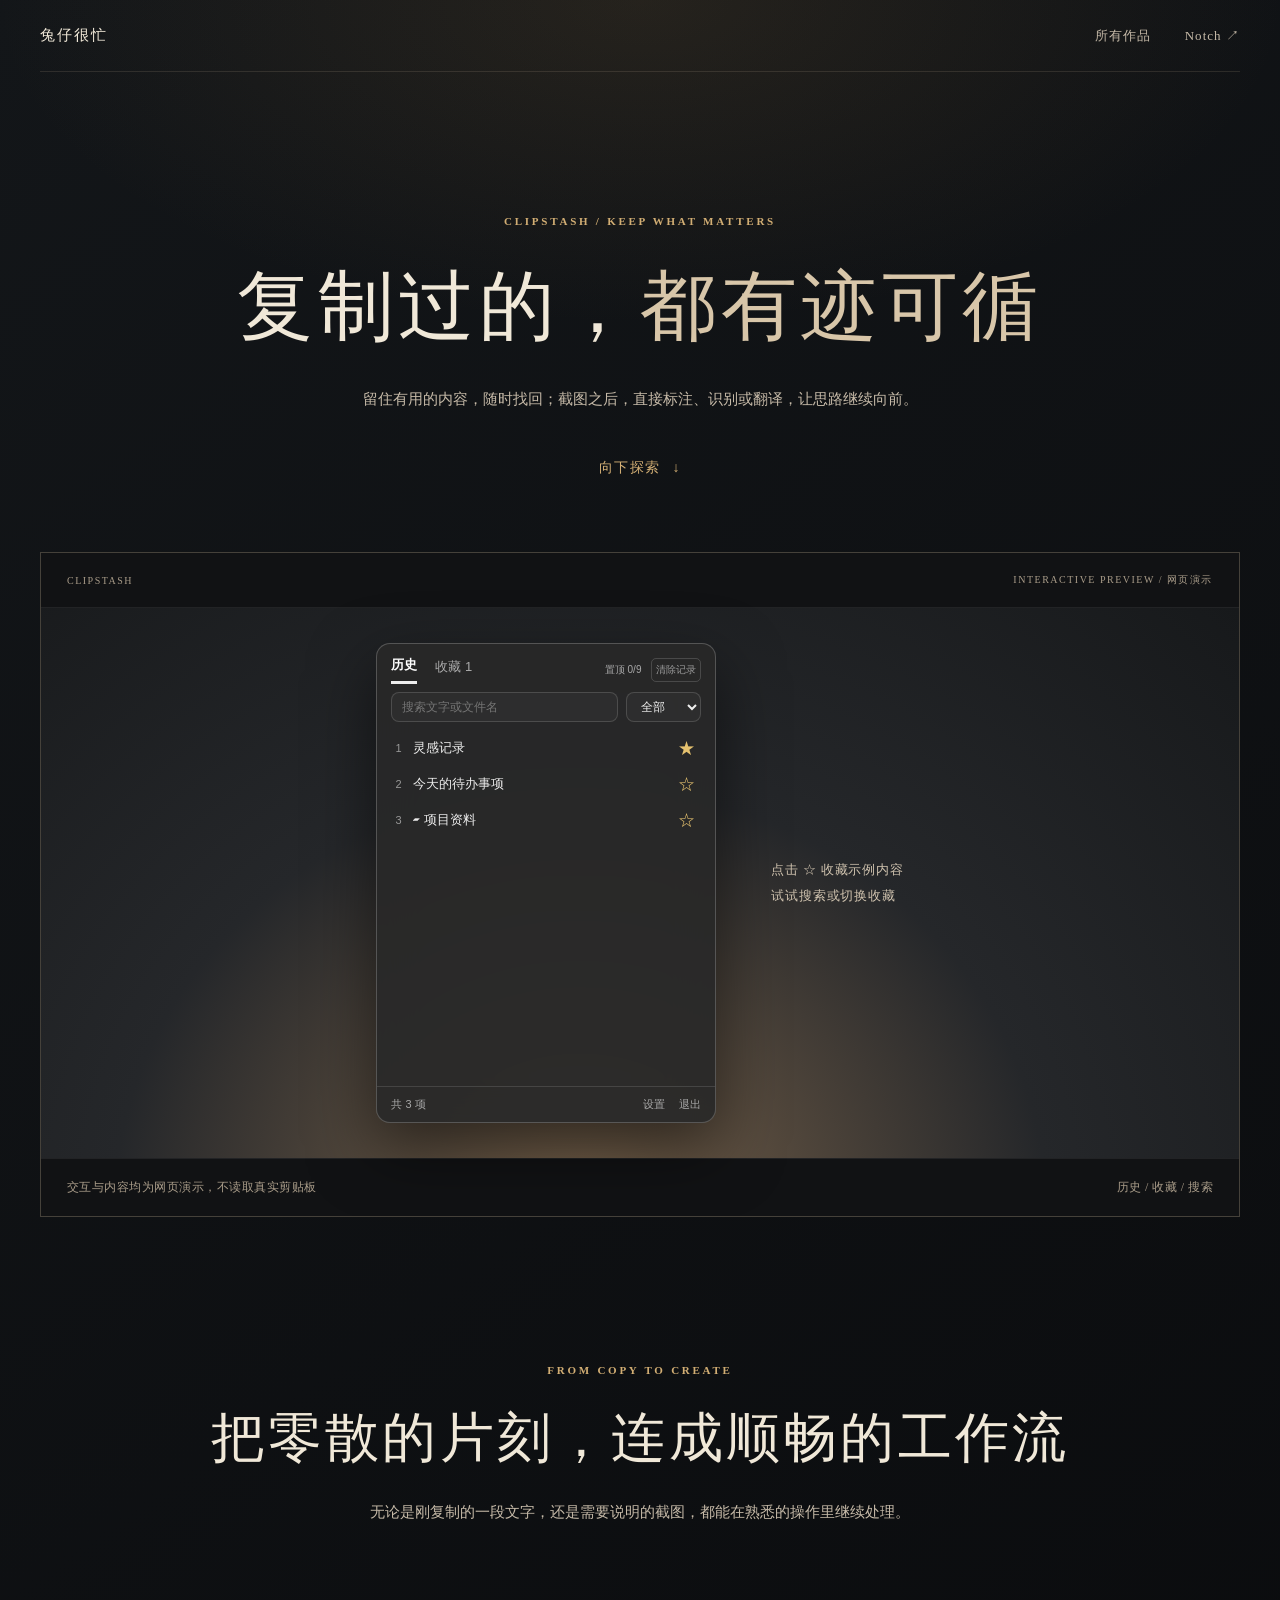
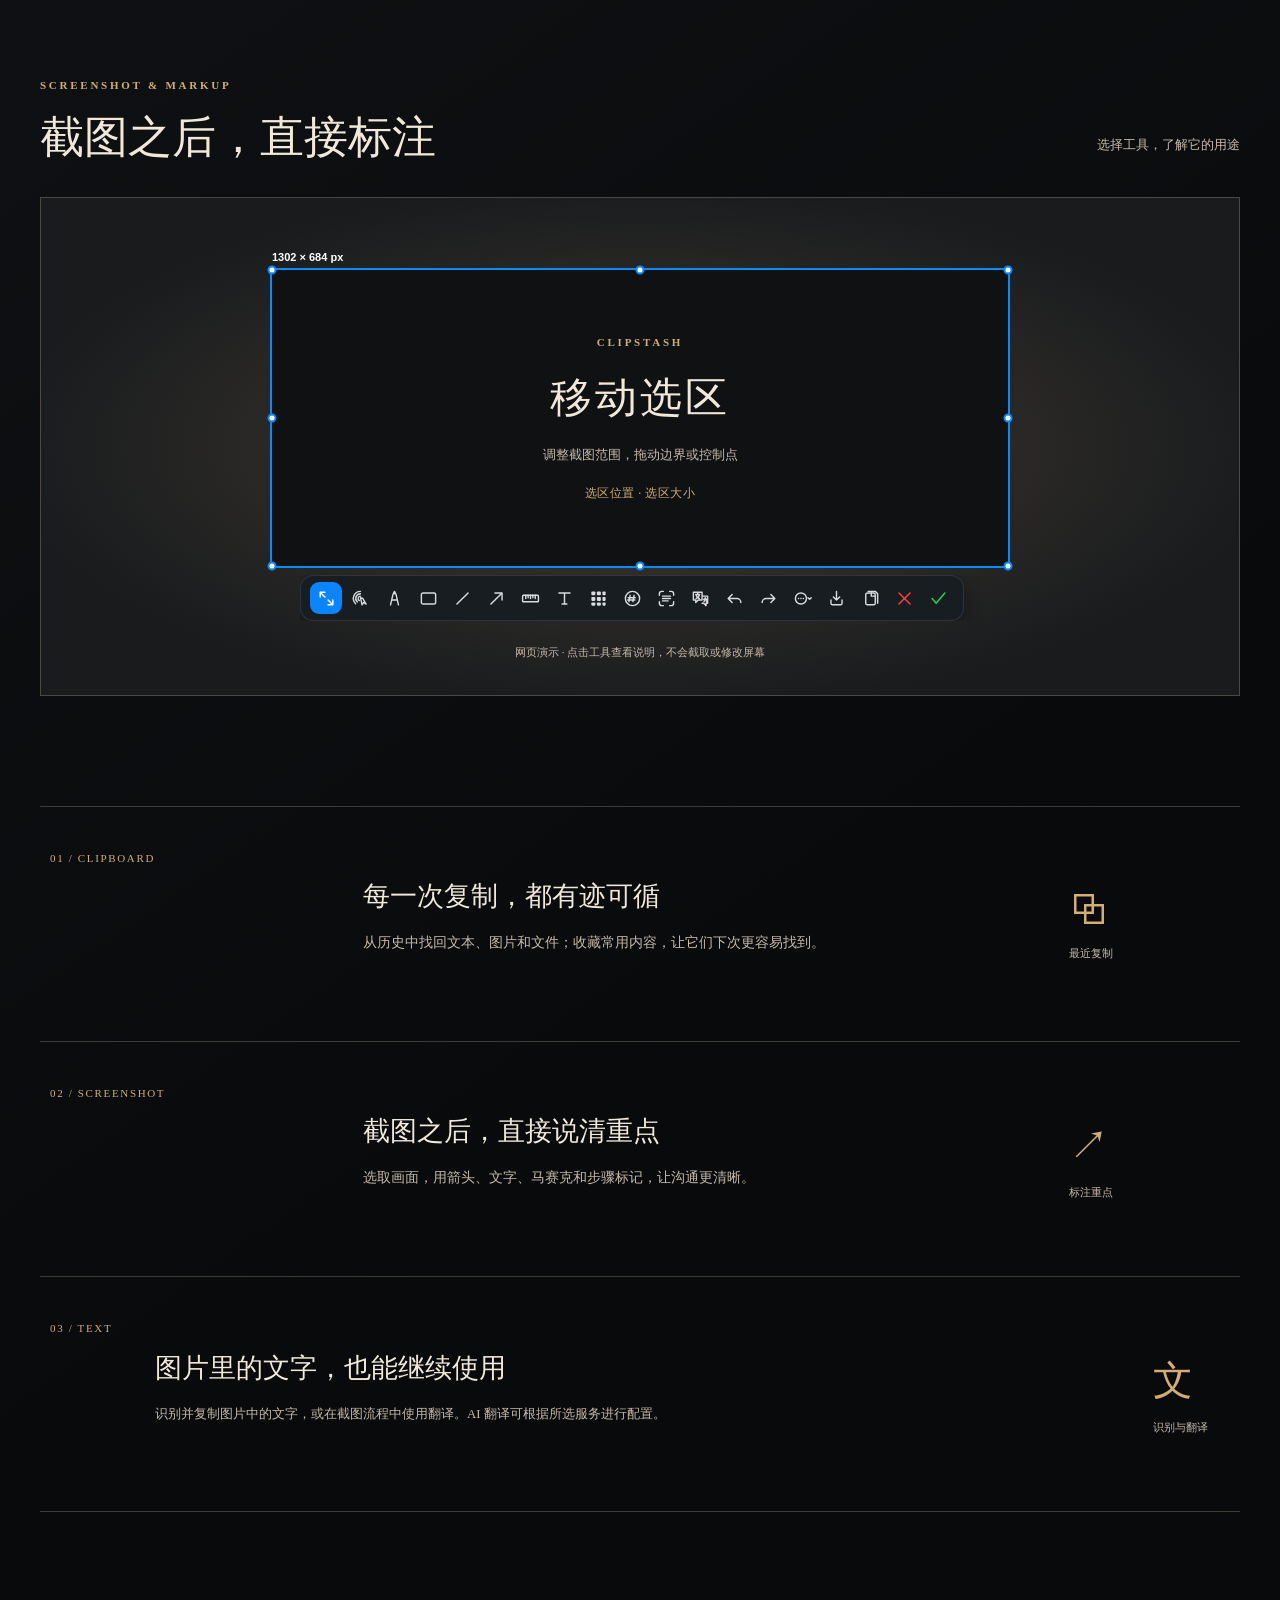
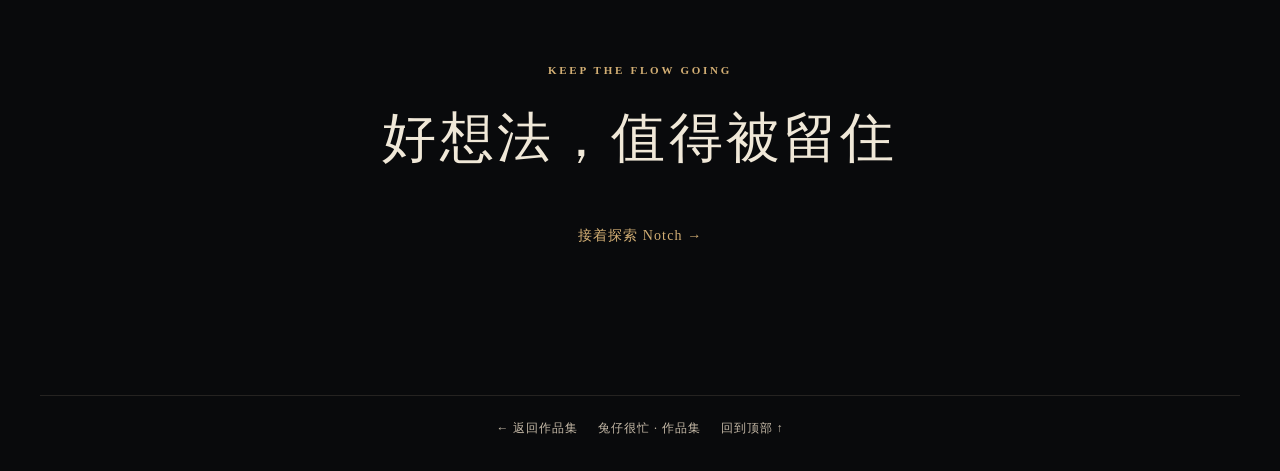
==== commit 7f3ed095: "Polish portfolio copy and product previews" ====
--- a/clipstash.html
+++ b/clipstash.html
@@ -1 +1 @@
-<!doctype html><html lang="zh-CN"><head><meta charset="utf-8"><meta name="viewport" content="width=device-width,initial-scale=1"><meta name="theme-color" content="#0b0c0e"><title>ClipStash · 兔仔很忙</title><link rel="icon" href="assets/favicon.svg"><link rel="stylesheet" href="style.css"><link rel="stylesheet" href="product.css"><script src="product.js" defer></script></head><body><div class="site-shell"><header class="site-header"><a class="brand" href="index.html">兔仔很忙</a><nav aria-label="页面导航"><a href="index.html#works">所有作品</a><a href="notch.html">Notch ↗</a></nav></header><main><section class="product-hero" id="top"><p class="eyebrow">CLIPSTASH / KEEP WHAT MATTERS</p><h1>复制过的，<span>都有迹可循</span></h1><p>留住有用的内容，随时找回；截图之后，<br>直接标注、识别或翻译，让思路继续向前。</p><a class="text-link" href="#experience">向下探索 <span>↓</span></a></section><section class="stage" id="experience" aria-label="ClipStash 交互展示"><div class="stage-top"><span>CLIPSTASH</span><span>INTERACTIVE PREVIEW / 网页演示</span></div><div class="real-clip-scene"><div class="popover-demo"><div class="popover-top"><div class="pop-tabs"><button class="selected" data-pop-tab="history" aria-pressed="true">历史</button><button data-pop-tab="favorites" aria-pressed="false">收藏 <span id="fav-count">1</span></button></div><span class="pin-count">置顶 0/9</span><span class="clear-label">清除记录</span></div><div class="pop-search"><input id="pop-search" aria-label="搜索演示内容" placeholder="搜索文字或文件名"><select id="pop-filter" aria-label="筛选演示内容"><option>全部</option><option>文本</option><option>文件</option></select></div><div class="pop-list" id="pop-list"></div><div class="pop-footer"><span id="pop-count">共 3 项</span><span>设置　 退出</span></div></div><p class="pop-hint">点击 ☆ 收藏示例内容<br>试试搜索或切换收藏</p></div><div class="stage-bottom"><span>交互与内容均为网页演示，不读取真实剪贴板</span><span>历史 / 收藏 / 搜索</span></div></section><section class="intro-section"><p class="eyebrow">FROM COPY TO CREATE</p><h2>把零散的片刻，连成顺畅的工作流</h2><p>无论是刚复制的一段文字，还是需要说明的截图，都能在熟悉的操作里继续处理。</p></section><section class="capture-feature" aria-labelledby="capture-title"><div class="capture-heading"><div><p class="eyebrow">SCREENSHOT &amp; MARKUP</p><h2 id="capture-title">截图之后，直接标注</h2></div><p>选择工具，了解它的用途</p></div><div class="capture-stage"><div class="capture-selection"><div class="capture-size">1302 × 684 px</div><div class="capture-content"><p class="eyebrow">CLIPSTASH</p><strong id="capture-tool-title">移动选区</strong><span id="capture-explanation" aria-live="polite">调整截图范围，拖动边界或控制点</span><div id="capture-properties" class="capture-properties">选区位置 · 选区大小</div></div><i class="handle h1"></i><i class="handle h2"></i><i class="handle h3"></i><i class="handle h4"></i><i class="handle h5"></i><i class="handle h6"></i><i class="handle h7"></i><i class="handle h8"></i></div><div class="capture-toolbar-wrap"><div class="capture-toolbar" aria-label="截图工具演示"><button type="button" data-capture-tool="select" aria-label="移动选区" title="移动选区" aria-pressed="true" class="selected">⤢</button><button type="button" data-capture-tool="edit" aria-label="编辑标注" title="编辑标注" aria-pressed="false" class="">◎</button><button type="button" data-capture-tool="pen" aria-label="画笔" title="画笔" aria-pressed="false" class="">✎</button><button type="button" data-capture-tool="rectangle" aria-label="矩形" title="矩形" aria-pressed="false" class="">▭</button><button type="button" data-capture-tool="line" aria-label="直线" title="直线" aria-pressed="false" class="">╱</button><button type="button" data-capture-tool="arrow" aria-label="箭头" title="箭头" aria-pressed="false" class="">↗</button><button type="button" data-capture-tool="ruler" aria-label="尺子" title="尺子" aria-pressed="false" class="">▤</button><button type="button" data-capture-tool="text" aria-label="文字" title="文字" aria-pressed="false" class="">T</button><button type="button" data-capture-tool="mosaic" aria-label="马赛克" title="马赛克" aria-pressed="false" class="">▦</button><button type="button" data-capture-tool="step" aria-label="步骤" title="步骤" aria-pressed="false" class="">⑴</button><button type="button" data-capture-tool="ocr" aria-label="识别文字" title="识别文字" aria-pressed="false" class="">▣</button><button type="button" data-capture-tool="translate" aria-label="翻译" title="翻译" aria-pressed="false" class="">文</button><span class="capture-divider"></span><span class="capture-action" title="撤销">↶</span><span class="capture-action" title="重做">↷</span><span class="capture-action" title="更多">•••</span><span class="capture-action" title="保存">⇩</span><span class="capture-action" title="复制">▢</span><span class="capture-action cancel" title="取消">×</span><span class="capture-action done" title="完成">✓</span></div></div><p class="capture-note">网页演示 · 点击工具查看说明，不会截取或修改屏幕</p></div></section><section class="feature-list"><article><span>01 / CLIPBOARD</span><div><h3>每一次复制，都有迹可循</h3><p>从历史中找回文本、图片和文件；收藏常用内容，让它们下次更容易找到。</p></div><div class="feature-symbol">⧉ <small>最近复制</small></div></article><article><span>02 / SCREENSHOT</span><div><h3>截图之后，直接说清重点</h3><p>选取画面，用箭头、文字、马赛克和步骤标记，让沟通更清晰。</p></div><div class="feature-symbol">↗ <small>标注重点</small></div></article><article><span>03 / TEXT</span><div><h3>图片里的文字，也能继续使用</h3><p>识别并复制图片中的文字，或在截图流程中使用翻译。AI 翻译可根据所选服务进行配置。</p></div><div class="feature-symbol">文 <small>识别与翻译</small></div></article></section><section class="closing"><p class="eyebrow">KEEP THE FLOW GOING</p><h2>好想法，值得被留住</h2><a class="text-link" href="notch.html">接着探索 Notch →</a></section></main><footer class="site-footer"><a href="index.html">← 返回作品集</a><span>兔仔很忙 · 作品集</span><a href="#top">回到顶部 ↑</a></footer></div></body></html>+<!doctype html><html lang="zh-CN"><head><meta charset="utf-8"><meta name="viewport" content="width=device-width,initial-scale=1"><meta name="theme-color" content="#0b0c0e"><title>ClipStash · 兔仔很忙</title><link rel="icon" href="assets/favicon.svg"><link rel="stylesheet" href="style.css"><link rel="stylesheet" href="product.css"><script src="product.js" defer></script></head><body><div class="site-shell"><header class="site-header"><a class="brand" href="index.html">兔仔很忙</a><nav aria-label="页面导航"><a href="index.html#works">所有作品</a><a href="notch.html">Notch ↗</a></nav></header><main><section class="product-hero" id="top"><p class="eyebrow">CLIPSTASH / KEEP WHAT MATTERS</p><h1>复制过的，<span>都有迹可循</span></h1><p class="single-line-desktop">留住有用的内容，随时找回；截图之后，直接标注、识别或翻译，让思路继续向前。</p><a class="text-link" href="#experience">向下探索 <span>↓</span></a></section><section class="stage" id="experience" aria-label="ClipStash 交互展示"><div class="stage-top"><span>CLIPSTASH</span><span>INTERACTIVE PREVIEW / 网页演示</span></div><div class="real-clip-scene"><div class="popover-demo"><div class="popover-top"><div class="pop-tabs"><button class="selected" data-pop-tab="history" aria-pressed="true">历史</button><button data-pop-tab="favorites" aria-pressed="false">收藏 <span id="fav-count">1</span></button></div><span class="pin-count">置顶 0/9</span><span class="clear-label">清除记录</span></div><div class="pop-search"><input id="pop-search" aria-label="搜索演示内容" placeholder="搜索文字或文件名"><select id="pop-filter" aria-label="筛选演示内容"><option>全部</option><option>文本</option><option>文件</option></select></div><div class="pop-list" id="pop-list"></div><div class="pop-footer"><span id="pop-count">共 3 项</span><span>设置　 退出</span></div></div><p class="pop-hint">点击 ☆ 收藏示例内容<br>试试搜索或切换收藏</p></div><div class="stage-bottom"><span>交互与内容均为网页演示，不读取真实剪贴板</span><span>历史 / 收藏 / 搜索</span></div></section><section class="intro-section"><p class="eyebrow">FROM COPY TO CREATE</p><h2>把零散的片刻，连成顺畅的工作流</h2><p>无论是刚复制的一段文字，还是需要说明的截图，都能在熟悉的操作里继续处理。</p></section><section class="capture-feature" aria-labelledby="capture-title"><div class="capture-heading"><div><p class="eyebrow">SCREENSHOT &amp; MARKUP</p><h2 id="capture-title">截图之后，直接标注</h2></div><p>选择工具，了解它的用途</p></div><div class="capture-stage"><div class="capture-selection"><div class="capture-size">1302 × 684 px</div><div class="capture-content"><p class="eyebrow">CLIPSTASH</p><strong id="capture-tool-title">移动选区</strong><span id="capture-explanation" aria-live="polite">调整截图范围，拖动边界或控制点</span><div id="capture-properties" class="capture-properties">选区位置 · 选区大小</div></div><i class="handle h1"></i><i class="handle h2"></i><i class="handle h3"></i><i class="handle h4"></i><i class="handle h5"></i><i class="handle h6"></i><i class="handle h7"></i><i class="handle h8"></i></div><div class="capture-toolbar-wrap"><div class="capture-toolbar" aria-label="截图工具演示"><button type="button" data-capture-tool="select" aria-label="移动选区" title="移动选区" aria-pressed="true" class="selected">⤢</button><button type="button" data-capture-tool="edit" aria-label="编辑标注" title="编辑标注" aria-pressed="false" class="">◎</button><button type="button" data-capture-tool="pen" aria-label="画笔" title="画笔" aria-pressed="false" class="">✎</button><button type="button" data-capture-tool="rectangle" aria-label="矩形" title="矩形" aria-pressed="false" class="">▭</button><button type="button" data-capture-tool="line" aria-label="直线" title="直线" aria-pressed="false" class="">╱</button><button type="button" data-capture-tool="arrow" aria-label="箭头" title="箭头" aria-pressed="false" class="">↗</button><button type="button" data-capture-tool="ruler" aria-label="尺子" title="尺子" aria-pressed="false" class="">▤</button><button type="button" data-capture-tool="text" aria-label="文字" title="文字" aria-pressed="false" class="">T</button><button type="button" data-capture-tool="mosaic" aria-label="马赛克" title="马赛克" aria-pressed="false" class="">▦</button><button type="button" data-capture-tool="step" aria-label="步骤" title="步骤" aria-pressed="false" class="">⑴</button><button type="button" data-capture-tool="ocr" aria-label="识别文字" title="识别文字" aria-pressed="false" class="">▣</button><button type="button" data-capture-tool="translate" aria-label="翻译" title="翻译" aria-pressed="false" class="">文</button><span class="capture-divider"></span><span class="capture-action" title="撤销">↶</span><span class="capture-action" title="重做">↷</span><span class="capture-action" title="更多">•••</span><span class="capture-action" title="保存">⇩</span><span class="capture-action" title="复制">▢</span><span class="capture-action cancel" title="取消">×</span><span class="capture-action done" title="完成">✓</span></div></div><p class="capture-note">网页演示 · 点击工具查看说明，不会截取或修改屏幕</p></div></section><section class="feature-list"><article><span>01 / CLIPBOARD</span><div><h3>每一次复制，都有迹可循</h3><p>从历史中找回文本、图片和文件；收藏常用内容，让它们下次更容易找到。</p></div><div class="feature-symbol">⧉ <small>最近复制</small></div></article><article><span>02 / SCREENSHOT</span><div><h3>截图之后，直接说清重点</h3><p>选取画面，用箭头、文字、马赛克和步骤标记，让沟通更清晰。</p></div><div class="feature-symbol">↗ <small>标注重点</small></div></article><article class="wide-copy"><span>03 / TEXT</span><div><h3>图片里的文字，也能继续使用</h3><p class="single-line-desktop">识别并复制图片中的文字，或在截图流程中使用翻译。AI 翻译可根据所选服务进行配置。</p></div><div class="feature-symbol">文 <small>识别与翻译</small></div></article></section><section class="closing"><p class="eyebrow">KEEP THE FLOW GOING</p><h2>好想法，值得被留住</h2><a class="text-link" href="notch.html">接着探索 Notch →</a></section></main><footer class="site-footer"><a href="index.html">← 返回作品集</a><span>兔仔很忙 · 作品集</span><a href="#top">回到顶部 ↑</a></footer></div></body></html>
--- a/product.css
+++ b/product.css
@@ -63,3 +63,19 @@
 .capture-tooltip { position:fixed; z-index:20; transform:translate(-50%,-100%); padding:5px 9px; border-radius:5px; background:rgba(31,32,32,.94); box-shadow:0 2px 8px #0006; color:#fff; font:600 11px -apple-system,BlinkMacSystemFont,sans-serif; white-space:nowrap; pointer-events:none; opacity:0; transition:opacity .12s; }.capture-tooltip.visible{opacity:1}
 @media(max-width:700px){.capture-toolbar-wrap{width:95%}}
 .capture-properties { color:var(--gold); font-size:12px; line-height:1.6; letter-spacing:.04em; text-align:center; max-width:90%; }
+
+/* Keep the active tool blue, including while the pointer is over it. */
+.capture-toolbar button.selected, .capture-toolbar button.selected:hover { background:#0a84ff; color:#fff; }
+@media (min-width:901px) {
+  .single-line-desktop { white-space:nowrap; }
+  .intro-section > p.single-line-desktop { max-width:none; }
+  .feature-list article.wide-copy { grid-template-columns:85px minmax(0,1fr) 100px; gap:20px; }
+  .feature-list .wide-copy p.single-line-desktop { max-width:none; font-size:clamp(12px, 1vw, 14px); }
+}
+@media (min-width:701px) and (max-width:900px) {
+  .single-line-desktop { white-space:nowrap; }
+  .intro-section > p.single-line-desktop { max-width:none; font-size:14px; }
+  .feature-list article.wide-copy { grid-template-columns:minmax(0,1fr) 65px; gap:20px; }
+  .feature-list article.wide-copy > span { grid-column:1 / -1; }
+  .feature-list .wide-copy p.single-line-desktop { max-width:none; font-size:12px; }
+}
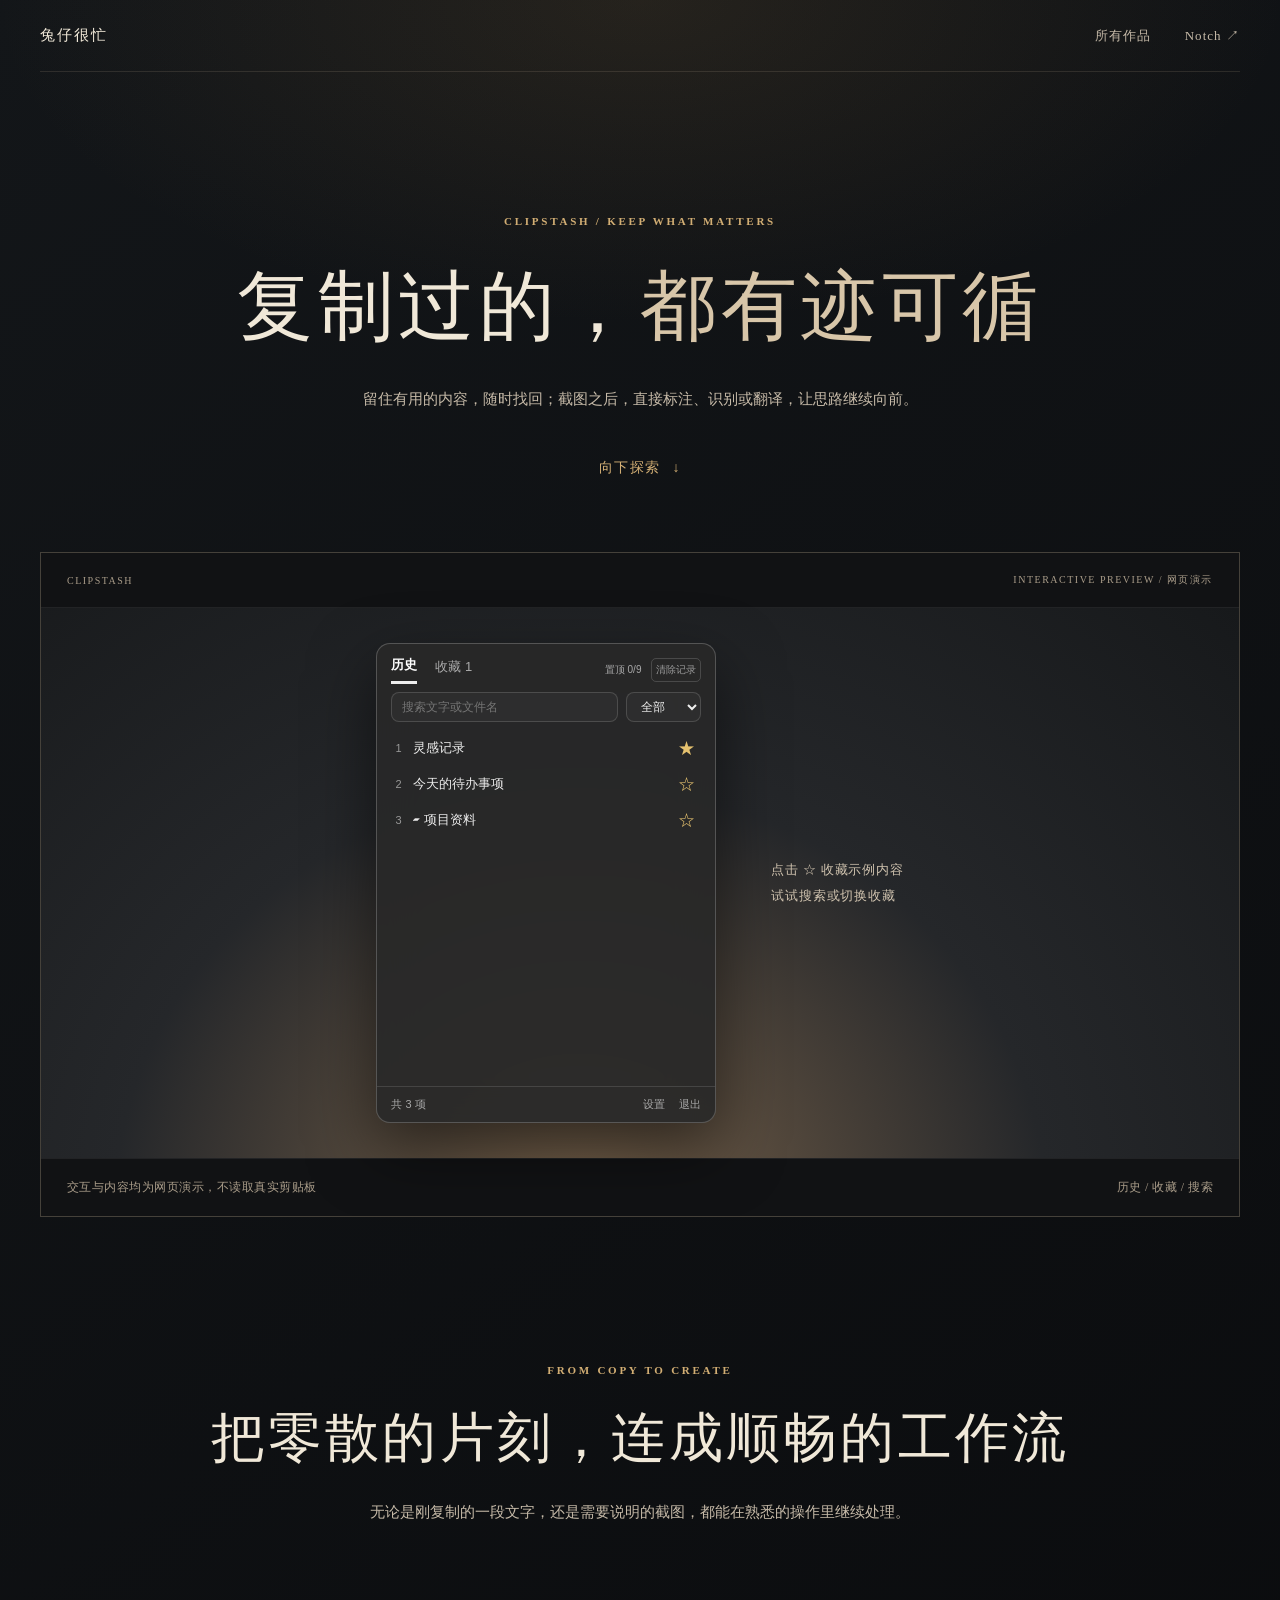
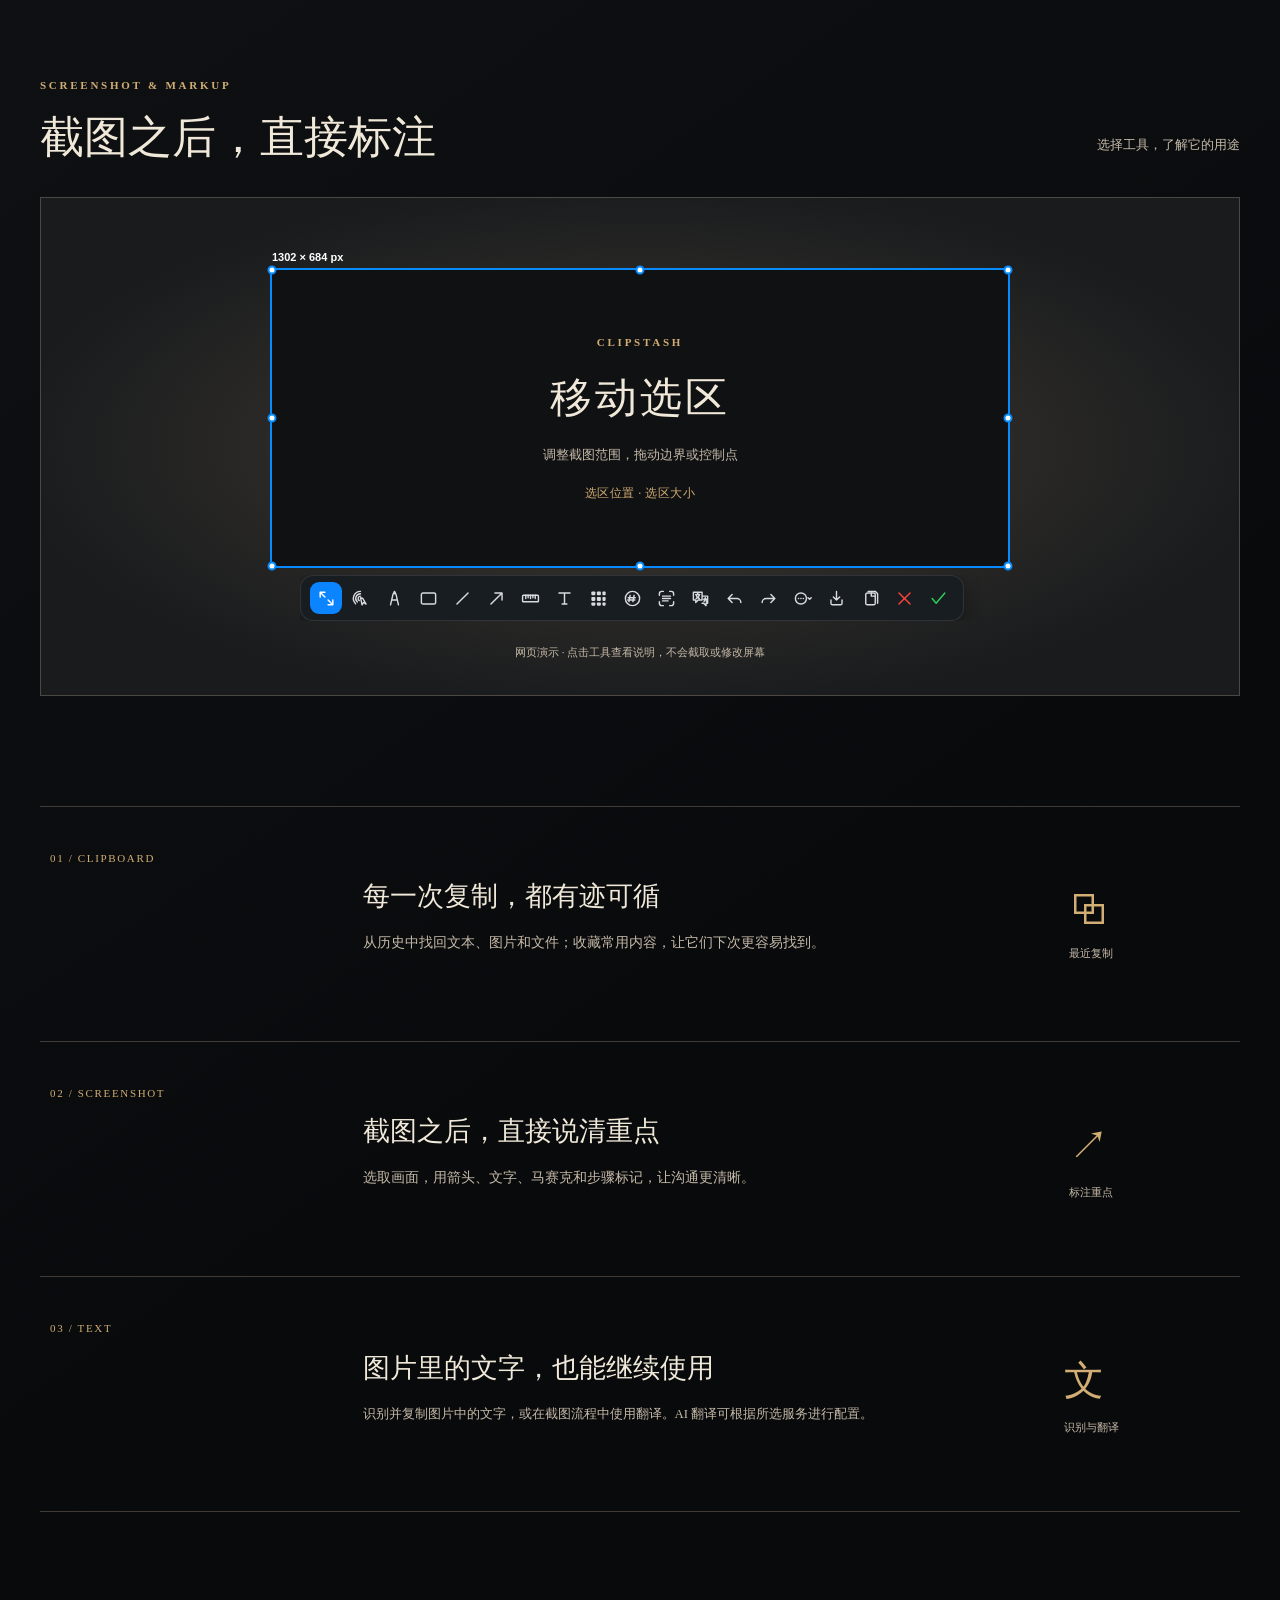
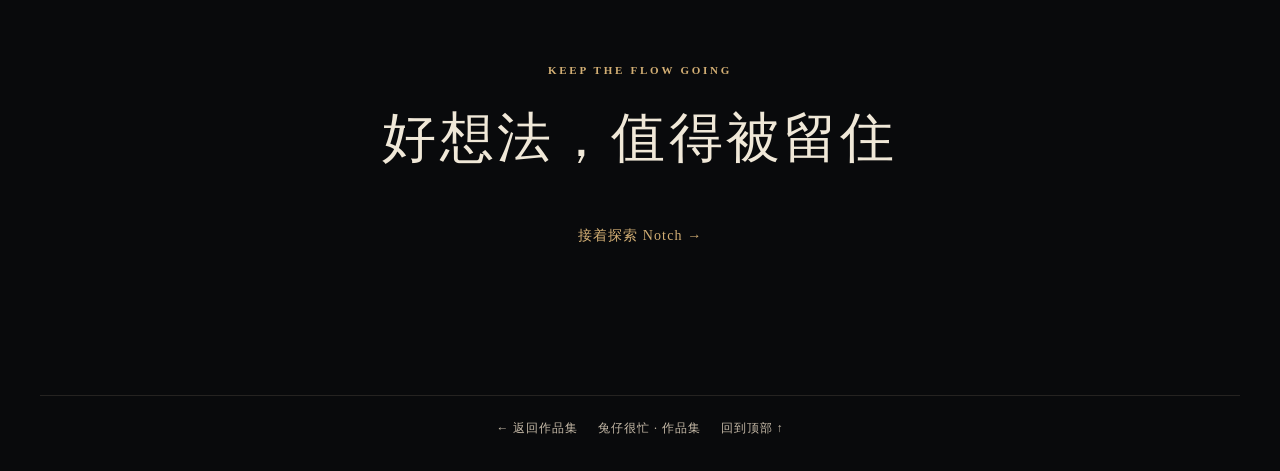
==== commit 03241103: "Align product feature rows" ====
--- a/clipstash.html
+++ b/clipstash.html
@@ -1 +1 @@
-<!doctype html><html lang="zh-CN"><head><meta charset="utf-8"><meta name="viewport" content="width=device-width,initial-scale=1"><meta name="theme-color" content="#0b0c0e"><title>ClipStash · 兔仔很忙</title><link rel="icon" href="assets/favicon.svg"><link rel="stylesheet" href="style.css"><link rel="stylesheet" href="product.css"><script src="product.js" defer></script></head><body><div class="site-shell"><header class="site-header"><a class="brand" href="index.html">兔仔很忙</a><nav aria-label="页面导航"><a href="index.html#works">所有作品</a><a href="notch.html">Notch ↗</a></nav></header><main><section class="product-hero" id="top"><p class="eyebrow">CLIPSTASH / KEEP WHAT MATTERS</p><h1>复制过的，<span>都有迹可循</span></h1><p class="single-line-desktop">留住有用的内容，随时找回；截图之后，直接标注、识别或翻译，让思路继续向前。</p><a class="text-link" href="#experience">向下探索 <span>↓</span></a></section><section class="stage" id="experience" aria-label="ClipStash 交互展示"><div class="stage-top"><span>CLIPSTASH</span><span>INTERACTIVE PREVIEW / 网页演示</span></div><div class="real-clip-scene"><div class="popover-demo"><div class="popover-top"><div class="pop-tabs"><button class="selected" data-pop-tab="history" aria-pressed="true">历史</button><button data-pop-tab="favorites" aria-pressed="false">收藏 <span id="fav-count">1</span></button></div><span class="pin-count">置顶 0/9</span><span class="clear-label">清除记录</span></div><div class="pop-search"><input id="pop-search" aria-label="搜索演示内容" placeholder="搜索文字或文件名"><select id="pop-filter" aria-label="筛选演示内容"><option>全部</option><option>文本</option><option>文件</option></select></div><div class="pop-list" id="pop-list"></div><div class="pop-footer"><span id="pop-count">共 3 项</span><span>设置　 退出</span></div></div><p class="pop-hint">点击 ☆ 收藏示例内容<br>试试搜索或切换收藏</p></div><div class="stage-bottom"><span>交互与内容均为网页演示，不读取真实剪贴板</span><span>历史 / 收藏 / 搜索</span></div></section><section class="intro-section"><p class="eyebrow">FROM COPY TO CREATE</p><h2>把零散的片刻，连成顺畅的工作流</h2><p>无论是刚复制的一段文字，还是需要说明的截图，都能在熟悉的操作里继续处理。</p></section><section class="capture-feature" aria-labelledby="capture-title"><div class="capture-heading"><div><p class="eyebrow">SCREENSHOT &amp; MARKUP</p><h2 id="capture-title">截图之后，直接标注</h2></div><p>选择工具，了解它的用途</p></div><div class="capture-stage"><div class="capture-selection"><div class="capture-size">1302 × 684 px</div><div class="capture-content"><p class="eyebrow">CLIPSTASH</p><strong id="capture-tool-title">移动选区</strong><span id="capture-explanation" aria-live="polite">调整截图范围，拖动边界或控制点</span><div id="capture-properties" class="capture-properties">选区位置 · 选区大小</div></div><i class="handle h1"></i><i class="handle h2"></i><i class="handle h3"></i><i class="handle h4"></i><i class="handle h5"></i><i class="handle h6"></i><i class="handle h7"></i><i class="handle h8"></i></div><div class="capture-toolbar-wrap"><div class="capture-toolbar" aria-label="截图工具演示"><button type="button" data-capture-tool="select" aria-label="移动选区" title="移动选区" aria-pressed="true" class="selected">⤢</button><button type="button" data-capture-tool="edit" aria-label="编辑标注" title="编辑标注" aria-pressed="false" class="">◎</button><button type="button" data-capture-tool="pen" aria-label="画笔" title="画笔" aria-pressed="false" class="">✎</button><button type="button" data-capture-tool="rectangle" aria-label="矩形" title="矩形" aria-pressed="false" class="">▭</button><button type="button" data-capture-tool="line" aria-label="直线" title="直线" aria-pressed="false" class="">╱</button><button type="button" data-capture-tool="arrow" aria-label="箭头" title="箭头" aria-pressed="false" class="">↗</button><button type="button" data-capture-tool="ruler" aria-label="尺子" title="尺子" aria-pressed="false" class="">▤</button><button type="button" data-capture-tool="text" aria-label="文字" title="文字" aria-pressed="false" class="">T</button><button type="button" data-capture-tool="mosaic" aria-label="马赛克" title="马赛克" aria-pressed="false" class="">▦</button><button type="button" data-capture-tool="step" aria-label="步骤" title="步骤" aria-pressed="false" class="">⑴</button><button type="button" data-capture-tool="ocr" aria-label="识别文字" title="识别文字" aria-pressed="false" class="">▣</button><button type="button" data-capture-tool="translate" aria-label="翻译" title="翻译" aria-pressed="false" class="">文</button><span class="capture-divider"></span><span class="capture-action" title="撤销">↶</span><span class="capture-action" title="重做">↷</span><span class="capture-action" title="更多">•••</span><span class="capture-action" title="保存">⇩</span><span class="capture-action" title="复制">▢</span><span class="capture-action cancel" title="取消">×</span><span class="capture-action done" title="完成">✓</span></div></div><p class="capture-note">网页演示 · 点击工具查看说明，不会截取或修改屏幕</p></div></section><section class="feature-list"><article><span>01 / CLIPBOARD</span><div><h3>每一次复制，都有迹可循</h3><p>从历史中找回文本、图片和文件；收藏常用内容，让它们下次更容易找到。</p></div><div class="feature-symbol">⧉ <small>最近复制</small></div></article><article><span>02 / SCREENSHOT</span><div><h3>截图之后，直接说清重点</h3><p>选取画面，用箭头、文字、马赛克和步骤标记，让沟通更清晰。</p></div><div class="feature-symbol">↗ <small>标注重点</small></div></article><article class="wide-copy"><span>03 / TEXT</span><div><h3>图片里的文字，也能继续使用</h3><p class="single-line-desktop">识别并复制图片中的文字，或在截图流程中使用翻译。AI 翻译可根据所选服务进行配置。</p></div><div class="feature-symbol">文 <small>识别与翻译</small></div></article></section><section class="closing"><p class="eyebrow">KEEP THE FLOW GOING</p><h2>好想法，值得被留住</h2><a class="text-link" href="notch.html">接着探索 Notch →</a></section></main><footer class="site-footer"><a href="index.html">← 返回作品集</a><span>兔仔很忙 · 作品集</span><a href="#top">回到顶部 ↑</a></footer></div></body></html>+<!doctype html><html lang="zh-CN"><head><meta charset="utf-8"><meta name="viewport" content="width=device-width,initial-scale=1"><meta name="theme-color" content="#0b0c0e"><title>ClipStash · 兔仔很忙</title><link rel="icon" href="assets/favicon.svg"><link rel="stylesheet" href="style.css"><link rel="stylesheet" href="product.css?v=20261123-align"><script src="product.js" defer></script></head><body><div class="site-shell"><header class="site-header"><a class="brand" href="index.html">兔仔很忙</a><nav aria-label="页面导航"><a href="index.html#works">所有作品</a><a href="notch.html">Notch ↗</a></nav></header><main><section class="product-hero" id="top"><p class="eyebrow">CLIPSTASH / KEEP WHAT MATTERS</p><h1>复制过的，<span>都有迹可循</span></h1><p class="single-line-desktop">留住有用的内容，随时找回；截图之后，直接标注、识别或翻译，让思路继续向前。</p><a class="text-link" href="#experience">向下探索 <span>↓</span></a></section><section class="stage" id="experience" aria-label="ClipStash 交互展示"><div class="stage-top"><span>CLIPSTASH</span><span>INTERACTIVE PREVIEW / 网页演示</span></div><div class="real-clip-scene"><div class="popover-demo"><div class="popover-top"><div class="pop-tabs"><button class="selected" data-pop-tab="history" aria-pressed="true">历史</button><button data-pop-tab="favorites" aria-pressed="false">收藏 <span id="fav-count">1</span></button></div><span class="pin-count">置顶 0/9</span><span class="clear-label">清除记录</span></div><div class="pop-search"><input id="pop-search" aria-label="搜索演示内容" placeholder="搜索文字或文件名"><select id="pop-filter" aria-label="筛选演示内容"><option>全部</option><option>文本</option><option>文件</option></select></div><div class="pop-list" id="pop-list"></div><div class="pop-footer"><span id="pop-count">共 3 项</span><span>设置　 退出</span></div></div><p class="pop-hint">点击 ☆ 收藏示例内容<br>试试搜索或切换收藏</p></div><div class="stage-bottom"><span>交互与内容均为网页演示，不读取真实剪贴板</span><span>历史 / 收藏 / 搜索</span></div></section><section class="intro-section"><p class="eyebrow">FROM COPY TO CREATE</p><h2>把零散的片刻，连成顺畅的工作流</h2><p>无论是刚复制的一段文字，还是需要说明的截图，都能在熟悉的操作里继续处理。</p></section><section class="capture-feature" aria-labelledby="capture-title"><div class="capture-heading"><div><p class="eyebrow">SCREENSHOT &amp; MARKUP</p><h2 id="capture-title">截图之后，直接标注</h2></div><p>选择工具，了解它的用途</p></div><div class="capture-stage"><div class="capture-selection"><div class="capture-size">1302 × 684 px</div><div class="capture-content"><p class="eyebrow">CLIPSTASH</p><strong id="capture-tool-title">移动选区</strong><span id="capture-explanation" aria-live="polite">调整截图范围，拖动边界或控制点</span><div id="capture-properties" class="capture-properties">选区位置 · 选区大小</div></div><i class="handle h1"></i><i class="handle h2"></i><i class="handle h3"></i><i class="handle h4"></i><i class="handle h5"></i><i class="handle h6"></i><i class="handle h7"></i><i class="handle h8"></i></div><div class="capture-toolbar-wrap"><div class="capture-toolbar" aria-label="截图工具演示"><button type="button" data-capture-tool="select" aria-label="移动选区" title="移动选区" aria-pressed="true" class="selected">⤢</button><button type="button" data-capture-tool="edit" aria-label="编辑标注" title="编辑标注" aria-pressed="false" class="">◎</button><button type="button" data-capture-tool="pen" aria-label="画笔" title="画笔" aria-pressed="false" class="">✎</button><button type="button" data-capture-tool="rectangle" aria-label="矩形" title="矩形" aria-pressed="false" class="">▭</button><button type="button" data-capture-tool="line" aria-label="直线" title="直线" aria-pressed="false" class="">╱</button><button type="button" data-capture-tool="arrow" aria-label="箭头" title="箭头" aria-pressed="false" class="">↗</button><button type="button" data-capture-tool="ruler" aria-label="尺子" title="尺子" aria-pressed="false" class="">▤</button><button type="button" data-capture-tool="text" aria-label="文字" title="文字" aria-pressed="false" class="">T</button><button type="button" data-capture-tool="mosaic" aria-label="马赛克" title="马赛克" aria-pressed="false" class="">▦</button><button type="button" data-capture-tool="step" aria-label="步骤" title="步骤" aria-pressed="false" class="">⑴</button><button type="button" data-capture-tool="ocr" aria-label="识别文字" title="识别文字" aria-pressed="false" class="">▣</button><button type="button" data-capture-tool="translate" aria-label="翻译" title="翻译" aria-pressed="false" class="">文</button><span class="capture-divider"></span><span class="capture-action" title="撤销">↶</span><span class="capture-action" title="重做">↷</span><span class="capture-action" title="更多">•••</span><span class="capture-action" title="保存">⇩</span><span class="capture-action" title="复制">▢</span><span class="capture-action cancel" title="取消">×</span><span class="capture-action done" title="完成">✓</span></div></div><p class="capture-note">网页演示 · 点击工具查看说明，不会截取或修改屏幕</p></div></section><section class="feature-list"><article><span>01 / CLIPBOARD</span><div><h3>每一次复制，都有迹可循</h3><p>从历史中找回文本、图片和文件；收藏常用内容，让它们下次更容易找到。</p></div><div class="feature-symbol">⧉ <small>最近复制</small></div></article><article><span>02 / SCREENSHOT</span><div><h3>截图之后，直接说清重点</h3><p>选取画面，用箭头、文字、马赛克和步骤标记，让沟通更清晰。</p></div><div class="feature-symbol">↗ <small>标注重点</small></div></article><article class="wide-copy"><span>03 / TEXT</span><div><h3>图片里的文字，也能继续使用</h3><p class="single-line-desktop">识别并复制图片中的文字，或在截图流程中使用翻译。AI 翻译可根据所选服务进行配置。</p></div><div class="feature-symbol">文 <small>识别与翻译</small></div></article></section><section class="closing"><p class="eyebrow">KEEP THE FLOW GOING</p><h2>好想法，值得被留住</h2><a class="text-link" href="notch.html">接着探索 Notch →</a></section></main><footer class="site-footer"><a href="index.html">← 返回作品集</a><span>兔仔很忙 · 作品集</span><a href="#top">回到顶部 ↑</a></footer></div></body></html>
--- a/product.css
+++ b/product.css
@@ -69,13 +69,19 @@
 @media (min-width:901px) {
   .single-line-desktop { white-space:nowrap; }
   .intro-section > p.single-line-desktop { max-width:none; }
-  .feature-list article.wide-copy { grid-template-columns:85px minmax(0,1fr) 100px; gap:20px; }
   .feature-list .wide-copy p.single-line-desktop { max-width:none; font-size:clamp(12px, 1vw, 14px); }
 }
 @media (min-width:701px) and (max-width:900px) {
   .single-line-desktop { white-space:nowrap; }
   .intro-section > p.single-line-desktop { max-width:none; font-size:14px; }
-  .feature-list article.wide-copy { grid-template-columns:minmax(0,1fr) 65px; gap:20px; }
-  .feature-list article.wide-copy > span { grid-column:1 / -1; }
+  .feature-list article { grid-template-columns:minmax(0,1fr) 65px; gap:20px; }
+  .feature-list article > span { grid-column:1 / -1; }
   .feature-list .wide-copy p.single-line-desktop { max-width:none; font-size:12px; }
 }
+
+@media (min-width:901px) and (max-width:1200px) {
+  .feature-list article { grid-template-columns:85px minmax(0,1fr) 100px; gap:20px; }
+}
+@media (max-width:700px) {
+  .feature-list .feature-symbol { width:72px; text-align:center; }
+}
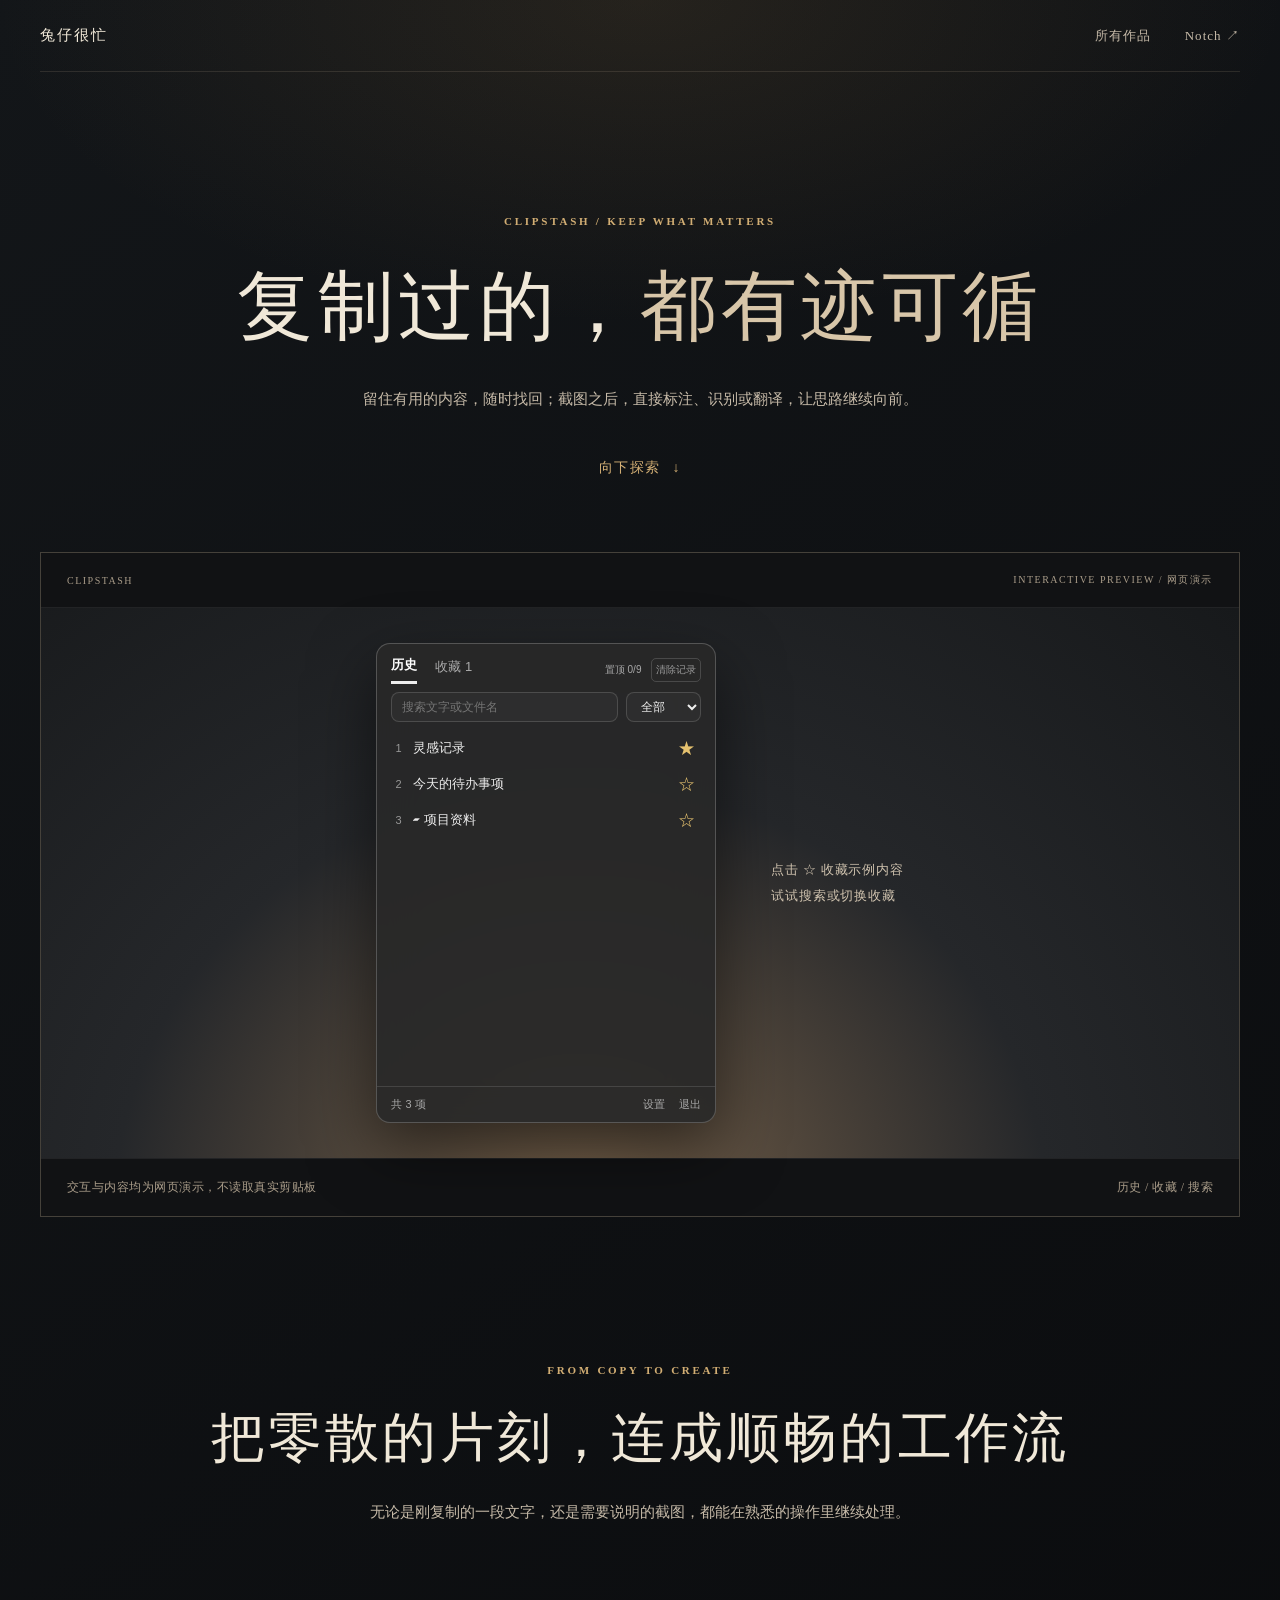
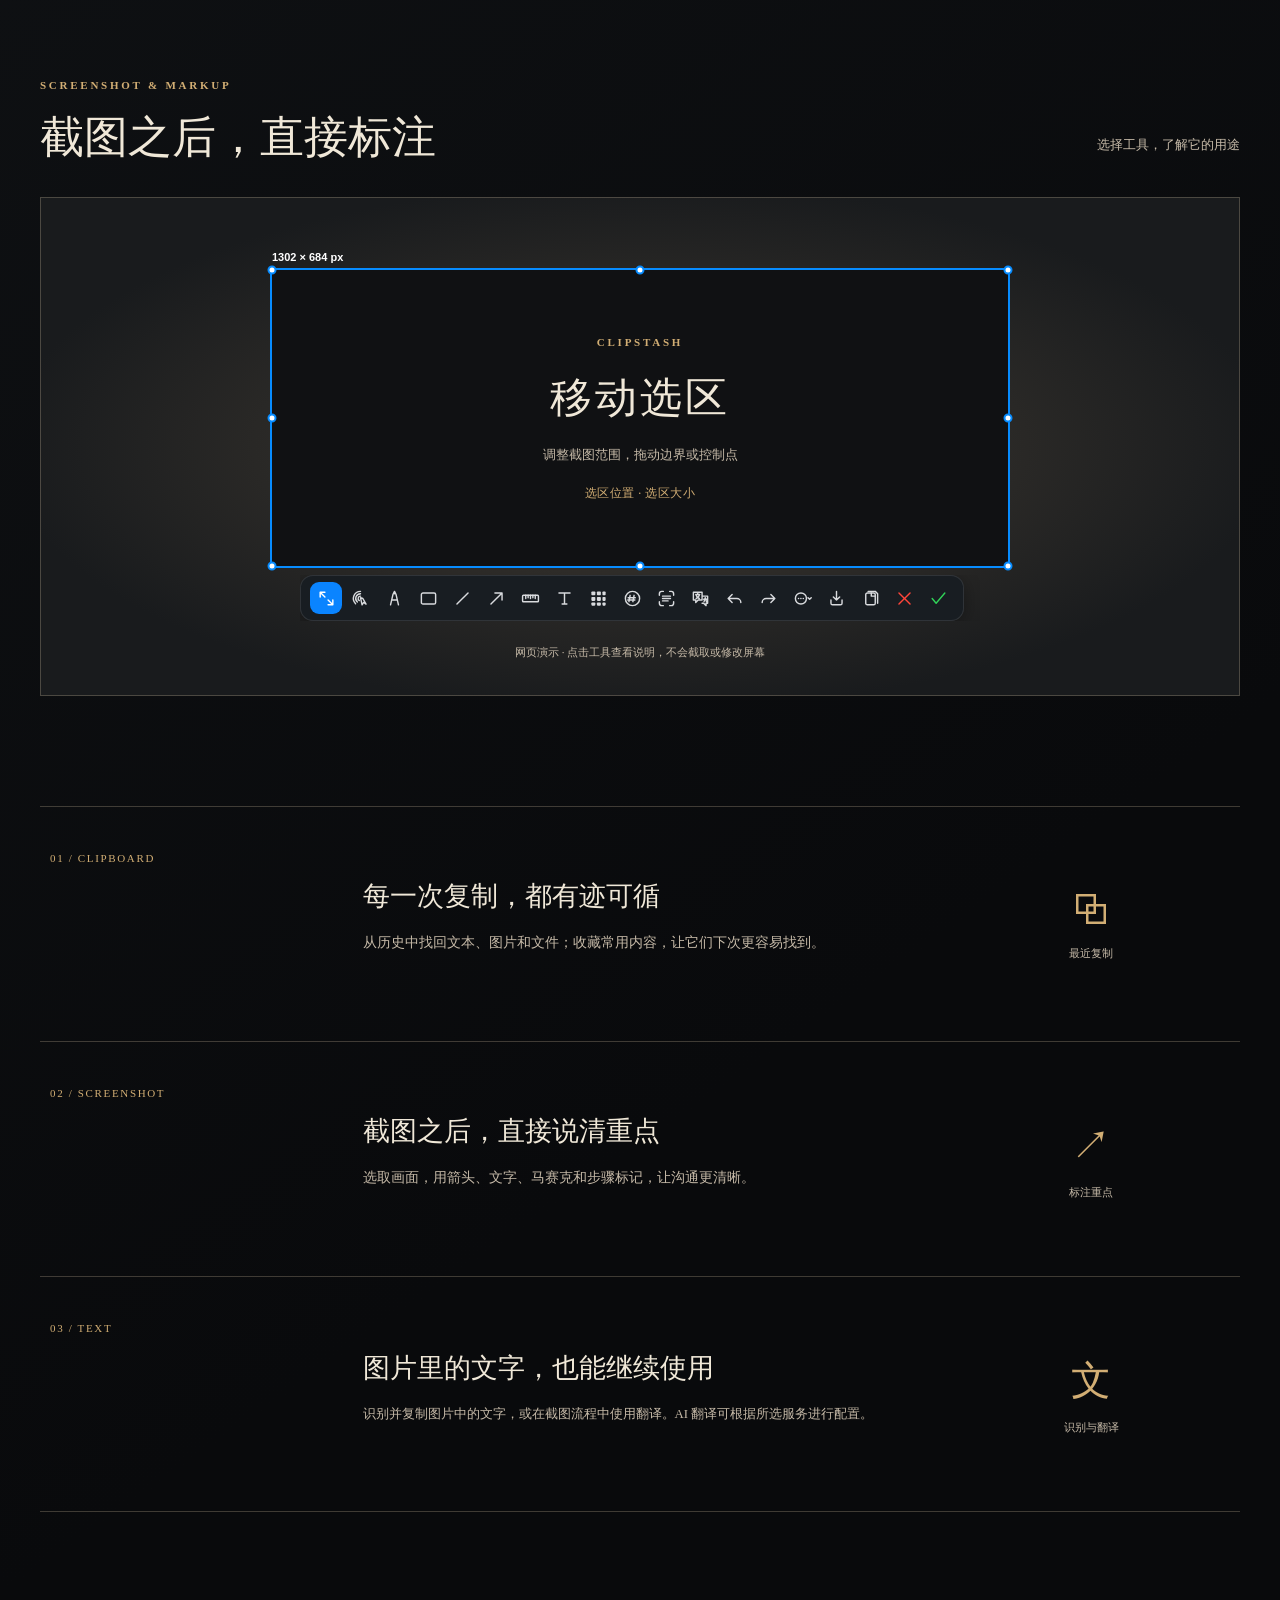
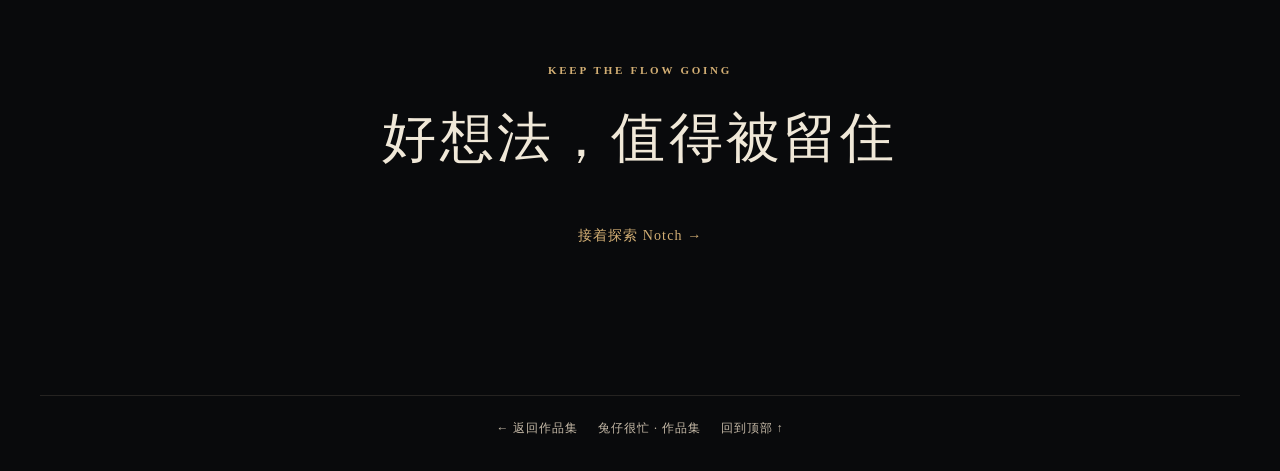
==== commit 808986ce: "Center feature icons and labels" ====
--- a/clipstash.html
+++ b/clipstash.html
@@ -1 +1 @@
-<!doctype html><html lang="zh-CN"><head><meta charset="utf-8"><meta name="viewport" content="width=device-width,initial-scale=1"><meta name="theme-color" content="#0b0c0e"><title>ClipStash · 兔仔很忙</title><link rel="icon" href="assets/favicon.svg"><link rel="stylesheet" href="style.css"><link rel="stylesheet" href="product.css?v=20261123-align"><script src="product.js" defer></script></head><body><div class="site-shell"><header class="site-header"><a class="brand" href="index.html">兔仔很忙</a><nav aria-label="页面导航"><a href="index.html#works">所有作品</a><a href="notch.html">Notch ↗</a></nav></header><main><section class="product-hero" id="top"><p class="eyebrow">CLIPSTASH / KEEP WHAT MATTERS</p><h1>复制过的，<span>都有迹可循</span></h1><p class="single-line-desktop">留住有用的内容，随时找回；截图之后，直接标注、识别或翻译，让思路继续向前。</p><a class="text-link" href="#experience">向下探索 <span>↓</span></a></section><section class="stage" id="experience" aria-label="ClipStash 交互展示"><div class="stage-top"><span>CLIPSTASH</span><span>INTERACTIVE PREVIEW / 网页演示</span></div><div class="real-clip-scene"><div class="popover-demo"><div class="popover-top"><div class="pop-tabs"><button class="selected" data-pop-tab="history" aria-pressed="true">历史</button><button data-pop-tab="favorites" aria-pressed="false">收藏 <span id="fav-count">1</span></button></div><span class="pin-count">置顶 0/9</span><span class="clear-label">清除记录</span></div><div class="pop-search"><input id="pop-search" aria-label="搜索演示内容" placeholder="搜索文字或文件名"><select id="pop-filter" aria-label="筛选演示内容"><option>全部</option><option>文本</option><option>文件</option></select></div><div class="pop-list" id="pop-list"></div><div class="pop-footer"><span id="pop-count">共 3 项</span><span>设置　 退出</span></div></div><p class="pop-hint">点击 ☆ 收藏示例内容<br>试试搜索或切换收藏</p></div><div class="stage-bottom"><span>交互与内容均为网页演示，不读取真实剪贴板</span><span>历史 / 收藏 / 搜索</span></div></section><section class="intro-section"><p class="eyebrow">FROM COPY TO CREATE</p><h2>把零散的片刻，连成顺畅的工作流</h2><p>无论是刚复制的一段文字，还是需要说明的截图，都能在熟悉的操作里继续处理。</p></section><section class="capture-feature" aria-labelledby="capture-title"><div class="capture-heading"><div><p class="eyebrow">SCREENSHOT &amp; MARKUP</p><h2 id="capture-title">截图之后，直接标注</h2></div><p>选择工具，了解它的用途</p></div><div class="capture-stage"><div class="capture-selection"><div class="capture-size">1302 × 684 px</div><div class="capture-content"><p class="eyebrow">CLIPSTASH</p><strong id="capture-tool-title">移动选区</strong><span id="capture-explanation" aria-live="polite">调整截图范围，拖动边界或控制点</span><div id="capture-properties" class="capture-properties">选区位置 · 选区大小</div></div><i class="handle h1"></i><i class="handle h2"></i><i class="handle h3"></i><i class="handle h4"></i><i class="handle h5"></i><i class="handle h6"></i><i class="handle h7"></i><i class="handle h8"></i></div><div class="capture-toolbar-wrap"><div class="capture-toolbar" aria-label="截图工具演示"><button type="button" data-capture-tool="select" aria-label="移动选区" title="移动选区" aria-pressed="true" class="selected">⤢</button><button type="button" data-capture-tool="edit" aria-label="编辑标注" title="编辑标注" aria-pressed="false" class="">◎</button><button type="button" data-capture-tool="pen" aria-label="画笔" title="画笔" aria-pressed="false" class="">✎</button><button type="button" data-capture-tool="rectangle" aria-label="矩形" title="矩形" aria-pressed="false" class="">▭</button><button type="button" data-capture-tool="line" aria-label="直线" title="直线" aria-pressed="false" class="">╱</button><button type="button" data-capture-tool="arrow" aria-label="箭头" title="箭头" aria-pressed="false" class="">↗</button><button type="button" data-capture-tool="ruler" aria-label="尺子" title="尺子" aria-pressed="false" class="">▤</button><button type="button" data-capture-tool="text" aria-label="文字" title="文字" aria-pressed="false" class="">T</button><button type="button" data-capture-tool="mosaic" aria-label="马赛克" title="马赛克" aria-pressed="false" class="">▦</button><button type="button" data-capture-tool="step" aria-label="步骤" title="步骤" aria-pressed="false" class="">⑴</button><button type="button" data-capture-tool="ocr" aria-label="识别文字" title="识别文字" aria-pressed="false" class="">▣</button><button type="button" data-capture-tool="translate" aria-label="翻译" title="翻译" aria-pressed="false" class="">文</button><span class="capture-divider"></span><span class="capture-action" title="撤销">↶</span><span class="capture-action" title="重做">↷</span><span class="capture-action" title="更多">•••</span><span class="capture-action" title="保存">⇩</span><span class="capture-action" title="复制">▢</span><span class="capture-action cancel" title="取消">×</span><span class="capture-action done" title="完成">✓</span></div></div><p class="capture-note">网页演示 · 点击工具查看说明，不会截取或修改屏幕</p></div></section><section class="feature-list"><article><span>01 / CLIPBOARD</span><div><h3>每一次复制，都有迹可循</h3><p>从历史中找回文本、图片和文件；收藏常用内容，让它们下次更容易找到。</p></div><div class="feature-symbol">⧉ <small>最近复制</small></div></article><article><span>02 / SCREENSHOT</span><div><h3>截图之后，直接说清重点</h3><p>选取画面，用箭头、文字、马赛克和步骤标记，让沟通更清晰。</p></div><div class="feature-symbol">↗ <small>标注重点</small></div></article><article class="wide-copy"><span>03 / TEXT</span><div><h3>图片里的文字，也能继续使用</h3><p class="single-line-desktop">识别并复制图片中的文字，或在截图流程中使用翻译。AI 翻译可根据所选服务进行配置。</p></div><div class="feature-symbol">文 <small>识别与翻译</small></div></article></section><section class="closing"><p class="eyebrow">KEEP THE FLOW GOING</p><h2>好想法，值得被留住</h2><a class="text-link" href="notch.html">接着探索 Notch →</a></section></main><footer class="site-footer"><a href="index.html">← 返回作品集</a><span>兔仔很忙 · 作品集</span><a href="#top">回到顶部 ↑</a></footer></div></body></html>+<!doctype html><html lang="zh-CN"><head><meta charset="utf-8"><meta name="viewport" content="width=device-width,initial-scale=1"><meta name="theme-color" content="#0b0c0e"><title>ClipStash · 兔仔很忙</title><link rel="icon" href="assets/favicon.svg"><link rel="stylesheet" href="style.css"><link rel="stylesheet" href="product.css?v=20261123-center"><script src="product.js" defer></script></head><body><div class="site-shell"><header class="site-header"><a class="brand" href="index.html">兔仔很忙</a><nav aria-label="页面导航"><a href="index.html#works">所有作品</a><a href="notch.html">Notch ↗</a></nav></header><main><section class="product-hero" id="top"><p class="eyebrow">CLIPSTASH / KEEP WHAT MATTERS</p><h1>复制过的，<span>都有迹可循</span></h1><p class="single-line-desktop">留住有用的内容，随时找回；截图之后，直接标注、识别或翻译，让思路继续向前。</p><a class="text-link" href="#experience">向下探索 <span>↓</span></a></section><section class="stage" id="experience" aria-label="ClipStash 交互展示"><div class="stage-top"><span>CLIPSTASH</span><span>INTERACTIVE PREVIEW / 网页演示</span></div><div class="real-clip-scene"><div class="popover-demo"><div class="popover-top"><div class="pop-tabs"><button class="selected" data-pop-tab="history" aria-pressed="true">历史</button><button data-pop-tab="favorites" aria-pressed="false">收藏 <span id="fav-count">1</span></button></div><span class="pin-count">置顶 0/9</span><span class="clear-label">清除记录</span></div><div class="pop-search"><input id="pop-search" aria-label="搜索演示内容" placeholder="搜索文字或文件名"><select id="pop-filter" aria-label="筛选演示内容"><option>全部</option><option>文本</option><option>文件</option></select></div><div class="pop-list" id="pop-list"></div><div class="pop-footer"><span id="pop-count">共 3 项</span><span>设置　 退出</span></div></div><p class="pop-hint">点击 ☆ 收藏示例内容<br>试试搜索或切换收藏</p></div><div class="stage-bottom"><span>交互与内容均为网页演示，不读取真实剪贴板</span><span>历史 / 收藏 / 搜索</span></div></section><section class="intro-section"><p class="eyebrow">FROM COPY TO CREATE</p><h2>把零散的片刻，连成顺畅的工作流</h2><p>无论是刚复制的一段文字，还是需要说明的截图，都能在熟悉的操作里继续处理。</p></section><section class="capture-feature" aria-labelledby="capture-title"><div class="capture-heading"><div><p class="eyebrow">SCREENSHOT &amp; MARKUP</p><h2 id="capture-title">截图之后，直接标注</h2></div><p>选择工具，了解它的用途</p></div><div class="capture-stage"><div class="capture-selection"><div class="capture-size">1302 × 684 px</div><div class="capture-content"><p class="eyebrow">CLIPSTASH</p><strong id="capture-tool-title">移动选区</strong><span id="capture-explanation" aria-live="polite">调整截图范围，拖动边界或控制点</span><div id="capture-properties" class="capture-properties">选区位置 · 选区大小</div></div><i class="handle h1"></i><i class="handle h2"></i><i class="handle h3"></i><i class="handle h4"></i><i class="handle h5"></i><i class="handle h6"></i><i class="handle h7"></i><i class="handle h8"></i></div><div class="capture-toolbar-wrap"><div class="capture-toolbar" aria-label="截图工具演示"><button type="button" data-capture-tool="select" aria-label="移动选区" title="移动选区" aria-pressed="true" class="selected">⤢</button><button type="button" data-capture-tool="edit" aria-label="编辑标注" title="编辑标注" aria-pressed="false" class="">◎</button><button type="button" data-capture-tool="pen" aria-label="画笔" title="画笔" aria-pressed="false" class="">✎</button><button type="button" data-capture-tool="rectangle" aria-label="矩形" title="矩形" aria-pressed="false" class="">▭</button><button type="button" data-capture-tool="line" aria-label="直线" title="直线" aria-pressed="false" class="">╱</button><button type="button" data-capture-tool="arrow" aria-label="箭头" title="箭头" aria-pressed="false" class="">↗</button><button type="button" data-capture-tool="ruler" aria-label="尺子" title="尺子" aria-pressed="false" class="">▤</button><button type="button" data-capture-tool="text" aria-label="文字" title="文字" aria-pressed="false" class="">T</button><button type="button" data-capture-tool="mosaic" aria-label="马赛克" title="马赛克" aria-pressed="false" class="">▦</button><button type="button" data-capture-tool="step" aria-label="步骤" title="步骤" aria-pressed="false" class="">⑴</button><button type="button" data-capture-tool="ocr" aria-label="识别文字" title="识别文字" aria-pressed="false" class="">▣</button><button type="button" data-capture-tool="translate" aria-label="翻译" title="翻译" aria-pressed="false" class="">文</button><span class="capture-divider"></span><span class="capture-action" title="撤销">↶</span><span class="capture-action" title="重做">↷</span><span class="capture-action" title="更多">•••</span><span class="capture-action" title="保存">⇩</span><span class="capture-action" title="复制">▢</span><span class="capture-action cancel" title="取消">×</span><span class="capture-action done" title="完成">✓</span></div></div><p class="capture-note">网页演示 · 点击工具查看说明，不会截取或修改屏幕</p></div></section><section class="feature-list"><article><span>01 / CLIPBOARD</span><div><h3>每一次复制，都有迹可循</h3><p>从历史中找回文本、图片和文件；收藏常用内容，让它们下次更容易找到。</p></div><div class="feature-symbol">⧉ <small>最近复制</small></div></article><article><span>02 / SCREENSHOT</span><div><h3>截图之后，直接说清重点</h3><p>选取画面，用箭头、文字、马赛克和步骤标记，让沟通更清晰。</p></div><div class="feature-symbol">↗ <small>标注重点</small></div></article><article class="wide-copy"><span>03 / TEXT</span><div><h3>图片里的文字，也能继续使用</h3><p class="single-line-desktop">识别并复制图片中的文字，或在截图流程中使用翻译。AI 翻译可根据所选服务进行配置。</p></div><div class="feature-symbol">文 <small>识别与翻译</small></div></article></section><section class="closing"><p class="eyebrow">KEEP THE FLOW GOING</p><h2>好想法，值得被留住</h2><a class="text-link" href="notch.html">接着探索 Notch →</a></section></main><footer class="site-footer"><a href="index.html">← 返回作品集</a><span>兔仔很忙 · 作品集</span><a href="#top">回到顶部 ↑</a></footer></div></body></html>
--- a/product.css
+++ b/product.css
@@ -8,7 +8,7 @@
 .desktop-clock { position:absolute; top:35%; width:100%; text-align:center; color:#f6eddd; opacity:.8; }.desktop-clock small,.desktop-clock strong,.desktop-clock span { display:block; }.desktop-clock small { font-family:Georgia,serif; letter-spacing:.3em; font-size:10px; }.desktop-clock strong { font:400 clamp(60px,9vw,110px) Georgia,serif; letter-spacing:-.04em; }.desktop-clock span { font-size:12px; letter-spacing:.2em; }
 .island { position:absolute; z-index:1; top:0; left:50%; transform:translateX(-50%); width:240px; max-height:43px; background:#050505; color:#eee; border-radius:0 0 20px 20px; overflow:hidden; transition:width .55s cubic-bezier(.2,.8,.2,1),max-height .55s cubic-bezier(.2,.8,.2,1),border-radius .5s; box-shadow:0 14px 40px #0007; }.island.open { width:min(370px,90%); max-height:250px; border-radius:0 0 30px 30px; }.island-trigger { display:flex; align-items:center; justify-content:space-between; width:100%; border:0; background:transparent; color:#eee; cursor:pointer; padding:14px 21px; font-size:11px; }.island-dot,.live-dot { color:#b8d8b2; }.island-dot { width:6px; height:6px; border-radius:50%; background:#b8d8b2; }.island-content { padding:8px 24px 25px; font:12px -apple-system,BlinkMacSystemFont,sans-serif; }.island-heading { display:flex; justify-content:space-between; font-size:14px; font-weight:600; }.island-content p { color:#aaa; display:flex; justify-content:space-between; margin:18px 0 7px; }.island-content b { color:#eee; }.meter { height:4px; background:#333; border-radius:5px; }.meter i { display:block; width:72%; height:100%; background:#d2ae74; border-radius:5px; }.meter.second i { width:45%; }
 .demo-tabs { display:flex; gap:6px; }.demo-tabs button { color:#c6baa8; border:1px solid transparent; background:none; padding:7px 12px; cursor:pointer; }.demo-tabs button.active { color:#f0e8d8; border-color:#806c50; }
-.intro-section { text-align:center; max-width:650px; margin:0 auto; padding:145px 0 125px; }.intro-section h2,.closing h2 { font-size:clamp(35px,4.2vw,55px); margin:22px 0; }.feature-list { border-top:1px solid var(--line); }.feature-list article { min-height:235px; display:grid; grid-template-columns:1fr 2fr 1fr; align-items:center; gap:35px; border-bottom:1px solid var(--line); padding:45px 10px; }.feature-list article>span { color:var(--gold); font:11px Georgia,serif; letter-spacing:.15em; align-self:start; }.feature-list h3 { font-size:27px; font-weight:400; margin:0 0 16px; }.feature-list p { color:var(--muted); font-size:14px; line-height:1.9; max-width:480px; }.feature-symbol { justify-self:center; color:var(--gold); font:40px Georgia,serif; }.feature-symbol small { display:block; font:11px var(--body); color:var(--muted); margin-top:12px; }.closing { text-align:center; padding:150px 0; }
+.intro-section { text-align:center; max-width:650px; margin:0 auto; padding:145px 0 125px; }.intro-section h2,.closing h2 { font-size:clamp(35px,4.2vw,55px); margin:22px 0; }.feature-list { border-top:1px solid var(--line); }.feature-list article { min-height:235px; display:grid; grid-template-columns:1fr 2fr 1fr; align-items:center; gap:35px; border-bottom:1px solid var(--line); padding:45px 10px; }.feature-list article>span { color:var(--gold); font:11px Georgia,serif; letter-spacing:.15em; align-self:start; }.feature-list h3 { font-size:27px; font-weight:400; margin:0 0 16px; }.feature-list p { color:var(--muted); font-size:14px; line-height:1.9; max-width:480px; }.feature-symbol { justify-self:center; text-align:center; color:var(--gold); font:40px Georgia,serif; }.feature-symbol small { display:block; font:11px var(--body); color:var(--muted); margin-top:12px; }.closing { text-align:center; padding:150px 0; }
 .clip-scene { height:500px; position:relative; display:flex; align-items:center; justify-content:center; gap:35px; background:radial-gradient(ellipse at 45% 110%,#79634b,#25272a 50%,#17191b); }.clipboard-window { width:min(540px,65%); background:#202020; border:1px solid #ffffff28; border-radius:12px; box-shadow:0 30px 80px #0008; font-family:-apple-system,BlinkMacSystemFont,sans-serif; }.window-head { display:flex; justify-content:space-between; align-items:center; padding:15px; border-bottom:1px solid #ffffff12; color:#aaa; font-size:12px; }.window-head i { display:inline-block; width:8px; height:8px; background:#796c61; border-radius:50%; margin-right:5px; }.clip-window-body { display:grid; grid-template-columns:150px 1fr; min-height:275px; }.clip-window-body aside { background:#ffffff08; display:flex; flex-direction:column; gap:18px; padding:22px 16px; color:#aaa; font-size:11px; }.clip-window-body aside b { color:#ddd; }.clip-items { padding:22px; }.items-heading { display:flex; justify-content:space-between; align-items:center; margin-bottom:15px; font-size:14px; }.items-heading small { font-size:10px; color:#999; }.clip-item { display:flex; align-items:center; gap:12px; width:100%; color:#eee; text-align:left; border:1px solid transparent; border-radius:7px; background:transparent; padding:11px; cursor:pointer; }.clip-item.active { background:#ffffff0e; border-color:#ffffff18; }.clip-item span:nth-child(2) { flex:1; }.clip-item b,.clip-item small { display:block; }.clip-item b { font-size:12px; font-weight:500; }.clip-item small { color:#999; margin-top:5px; font-size:10px; }.clip-item em { color:#a99b88; font-style:normal; }.item-icon { display:grid; place-items:center; width:34px; height:34px; border-radius:6px; background:#665b4d; color:#f0e8d8; }.clip-note { border-left:1px solid #b39a78; padding-left:20px; min-width:175px; }.clip-note span,.clip-note small { font-size:10px; letter-spacing:.12em; color:#c6baa8; }.clip-note p { font-size:19px; }
 @media(max-width:700px){.product-hero{padding:90px 0 55px}.product-hero h1{font-size:38px}.product-hero>p:not(.eyebrow){font-size:13px}.notch-scene,.clip-scene{height:380px}.stage-top,.stage-bottom{padding:16px;font-size:10px}.stage-bottom{flex-wrap:wrap}.intro-section{padding:100px 0 80px}.feature-list article{grid-template-columns:1fr auto;gap:20px;min-height:0;padding:32px 0}.feature-list article>span{grid-column:1/-1}.feature-list h3{font-size:23px}.feature-symbol{font-size:30px}.closing{padding:100px 0}.clip-scene{padding:18px;display:block}.clipboard-window{width:100%;margin-top:25px}.clip-window-body{grid-template-columns:90px 1fr;min-height:240px}.clip-window-body aside{padding:20px 9px;font-size:10px}.clip-items{padding:14px}.items-heading small{display:none}.clip-note{margin:20px 0 0 8px}.clip-note p{margin:5px 0;font-size:15px}.clip-note small{display:none}}
 .feature-explorer { border-top:1px solid var(--line); border-bottom:1px solid var(--line); padding:36px 0 48px; }
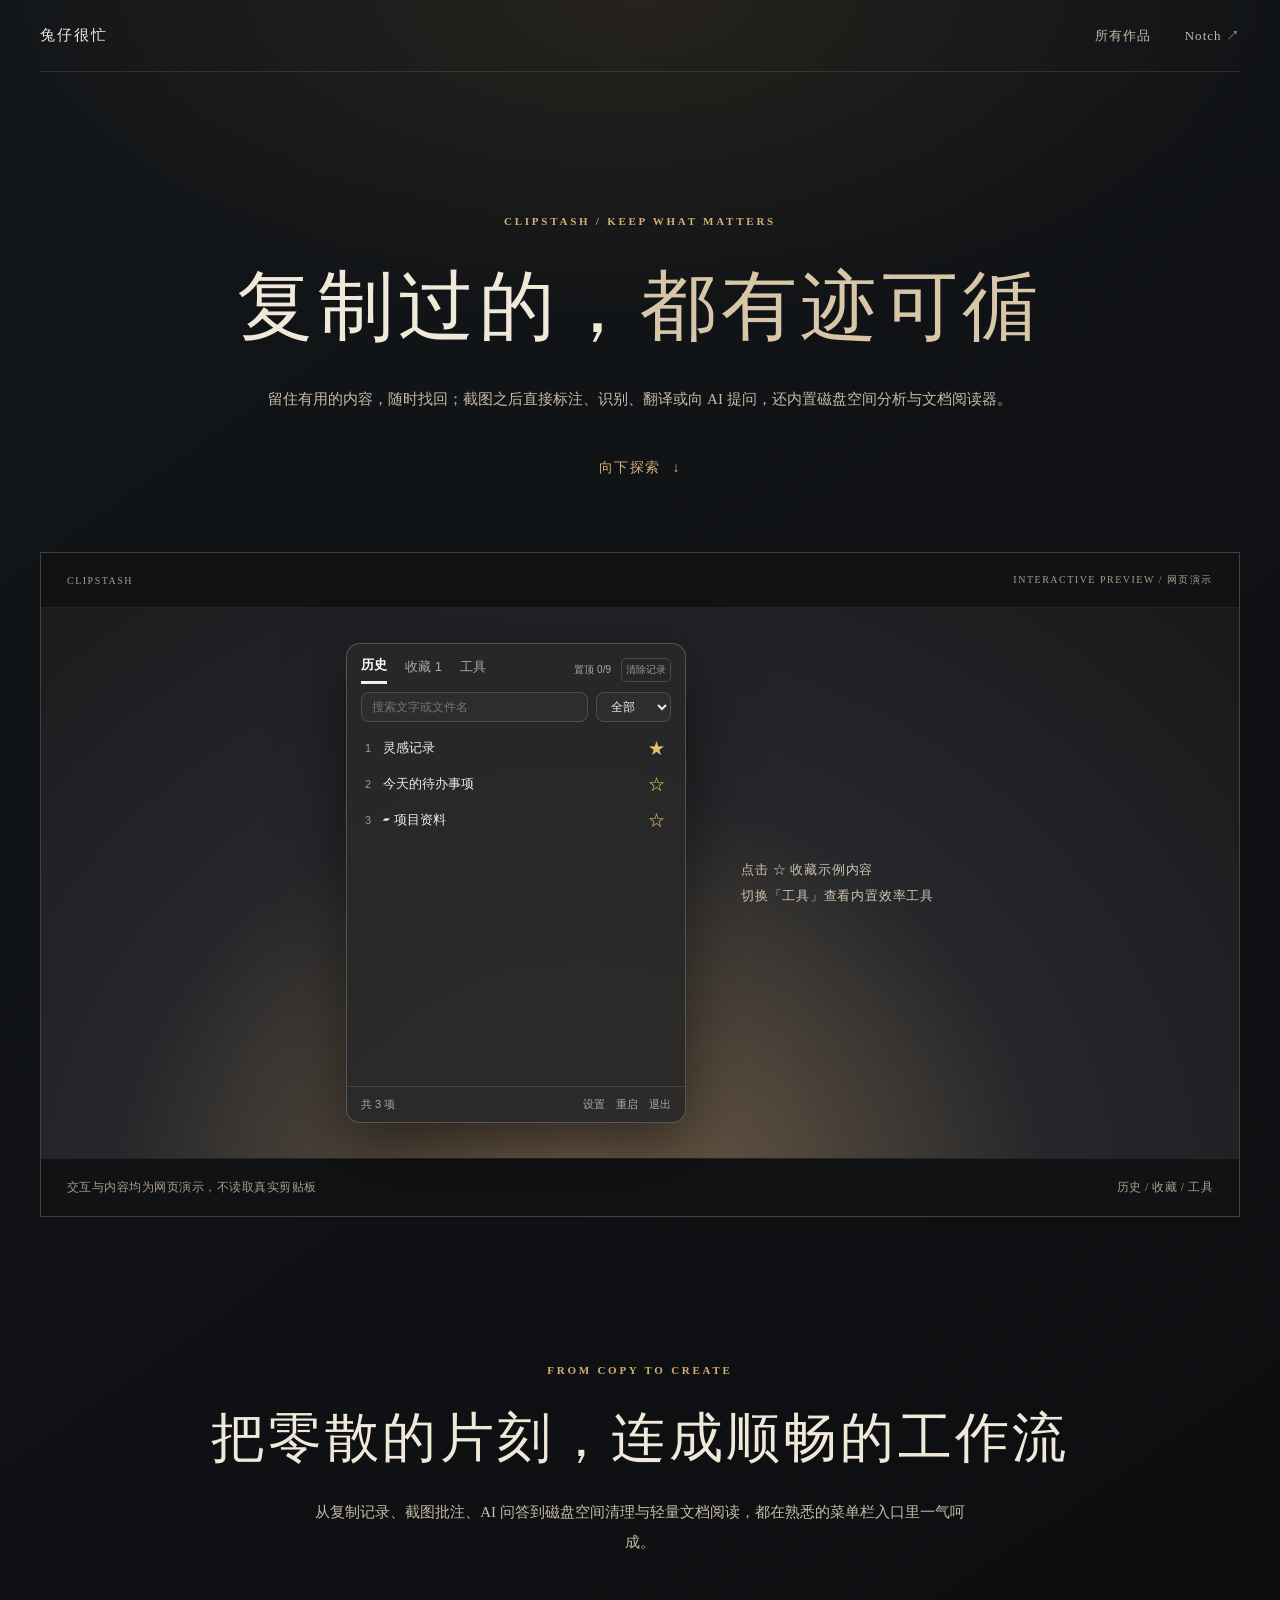
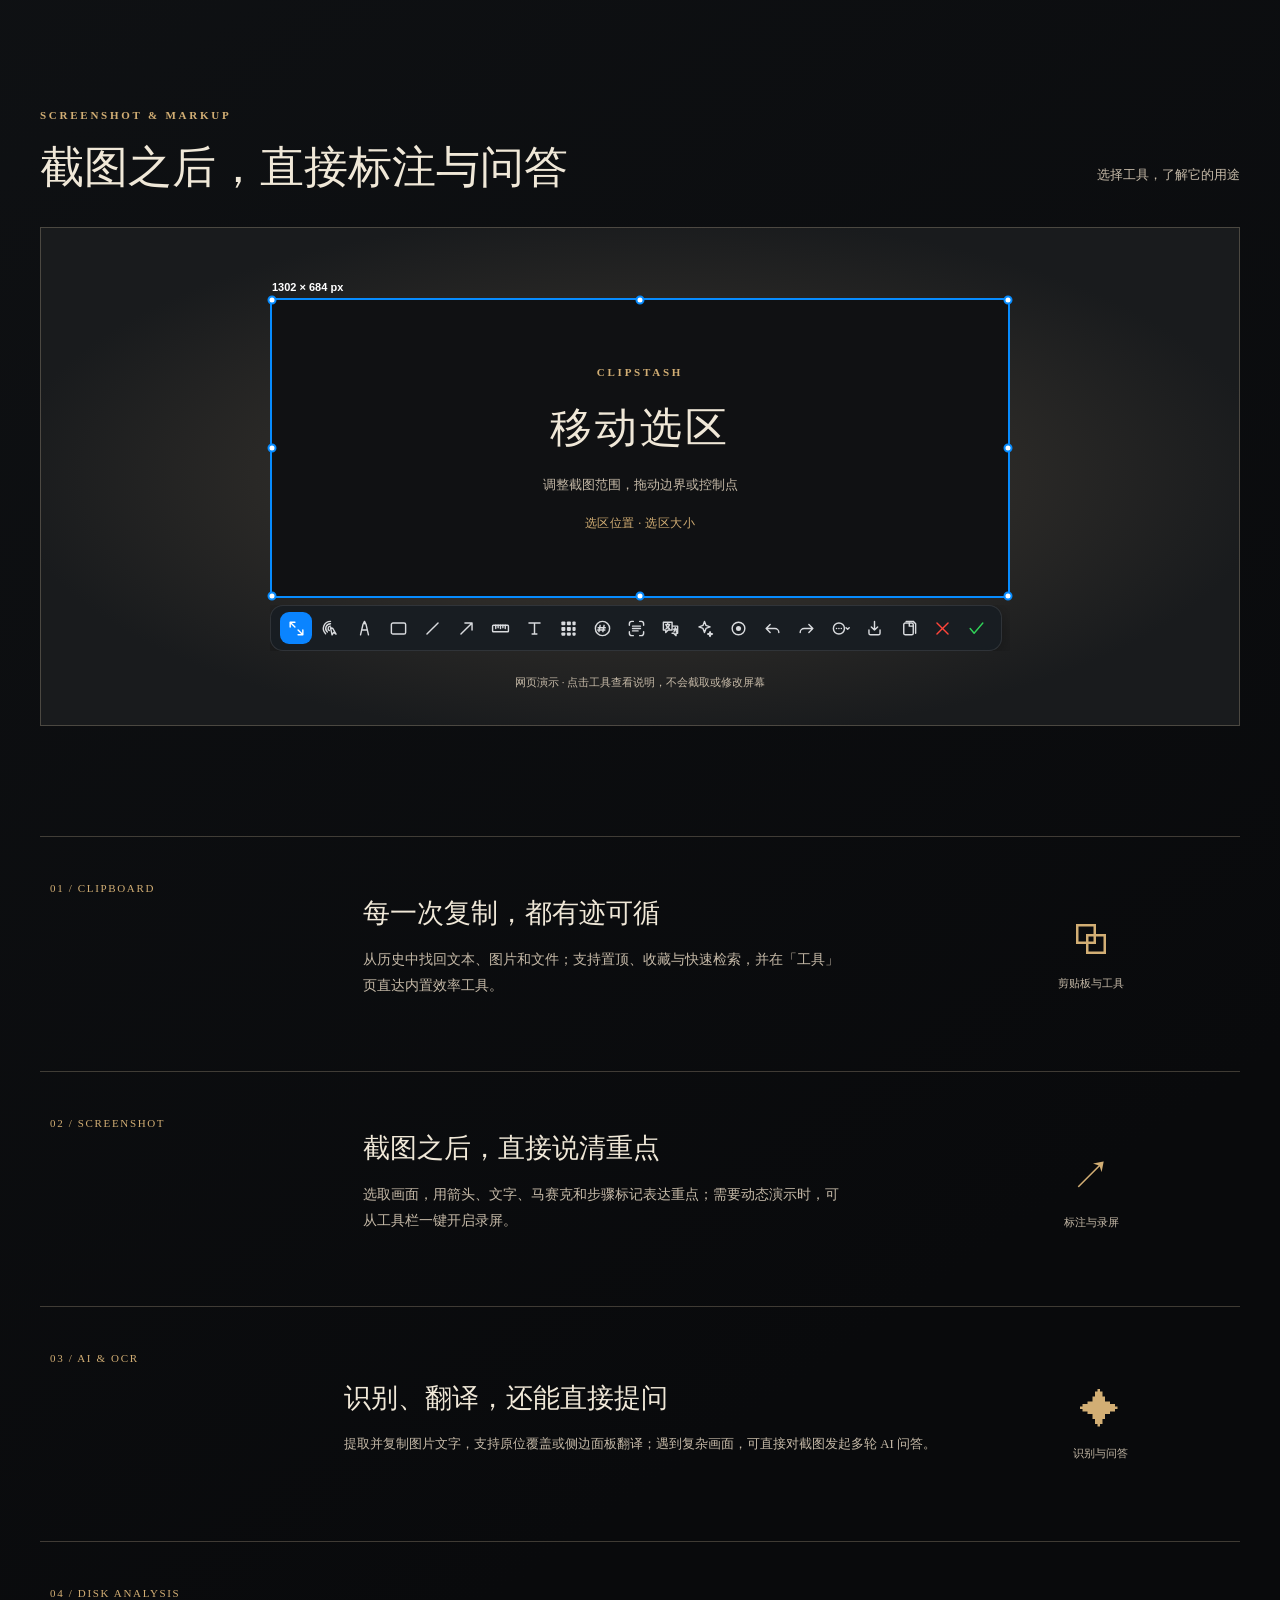
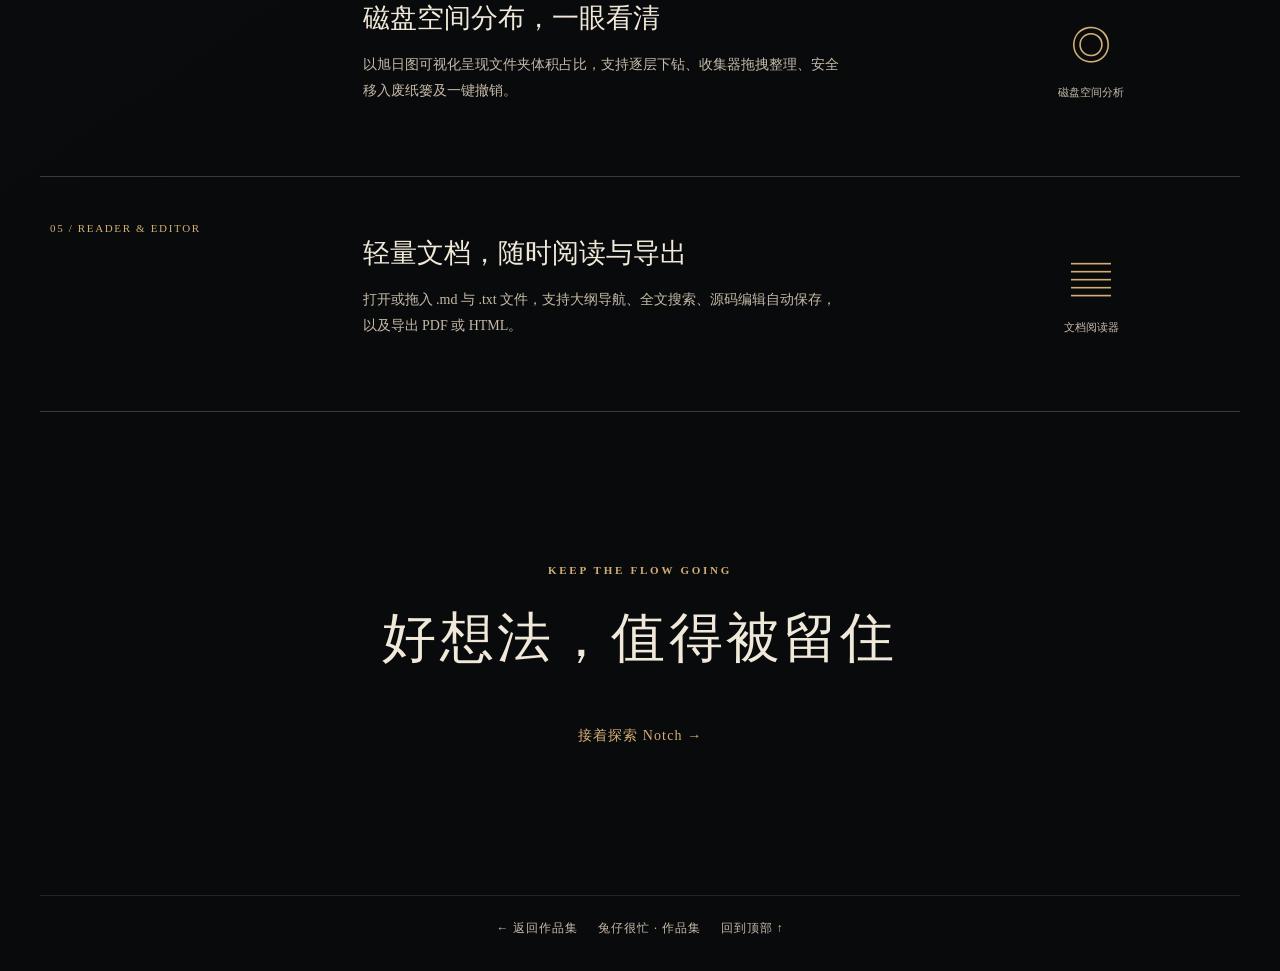
==== commit c0c7282b: "Update Notch and ClipStash pages with latest features" ====
--- a/clipstash.html
+++ b/clipstash.html
@@ -1 +1,180 @@
-<!doctype html><html lang="zh-CN"><head><meta charset="utf-8"><meta name="viewport" content="width=device-width,initial-scale=1"><meta name="theme-color" content="#0b0c0e"><title>ClipStash · 兔仔很忙</title><link rel="icon" href="assets/favicon.svg"><link rel="stylesheet" href="style.css"><link rel="stylesheet" href="product.css?v=20261123-center"><script src="product.js" defer></script></head><body><div class="site-shell"><header class="site-header"><a class="brand" href="index.html">兔仔很忙</a><nav aria-label="页面导航"><a href="index.html#works">所有作品</a><a href="notch.html">Notch ↗</a></nav></header><main><section class="product-hero" id="top"><p class="eyebrow">CLIPSTASH / KEEP WHAT MATTERS</p><h1>复制过的，<span>都有迹可循</span></h1><p class="single-line-desktop">留住有用的内容，随时找回；截图之后，直接标注、识别或翻译，让思路继续向前。</p><a class="text-link" href="#experience">向下探索 <span>↓</span></a></section><section class="stage" id="experience" aria-label="ClipStash 交互展示"><div class="stage-top"><span>CLIPSTASH</span><span>INTERACTIVE PREVIEW / 网页演示</span></div><div class="real-clip-scene"><div class="popover-demo"><div class="popover-top"><div class="pop-tabs"><button class="selected" data-pop-tab="history" aria-pressed="true">历史</button><button data-pop-tab="favorites" aria-pressed="false">收藏 <span id="fav-count">1</span></button></div><span class="pin-count">置顶 0/9</span><span class="clear-label">清除记录</span></div><div class="pop-search"><input id="pop-search" aria-label="搜索演示内容" placeholder="搜索文字或文件名"><select id="pop-filter" aria-label="筛选演示内容"><option>全部</option><option>文本</option><option>文件</option></select></div><div class="pop-list" id="pop-list"></div><div class="pop-footer"><span id="pop-count">共 3 项</span><span>设置　 退出</span></div></div><p class="pop-hint">点击 ☆ 收藏示例内容<br>试试搜索或切换收藏</p></div><div class="stage-bottom"><span>交互与内容均为网页演示，不读取真实剪贴板</span><span>历史 / 收藏 / 搜索</span></div></section><section class="intro-section"><p class="eyebrow">FROM COPY TO CREATE</p><h2>把零散的片刻，连成顺畅的工作流</h2><p>无论是刚复制的一段文字，还是需要说明的截图，都能在熟悉的操作里继续处理。</p></section><section class="capture-feature" aria-labelledby="capture-title"><div class="capture-heading"><div><p class="eyebrow">SCREENSHOT &amp; MARKUP</p><h2 id="capture-title">截图之后，直接标注</h2></div><p>选择工具，了解它的用途</p></div><div class="capture-stage"><div class="capture-selection"><div class="capture-size">1302 × 684 px</div><div class="capture-content"><p class="eyebrow">CLIPSTASH</p><strong id="capture-tool-title">移动选区</strong><span id="capture-explanation" aria-live="polite">调整截图范围，拖动边界或控制点</span><div id="capture-properties" class="capture-properties">选区位置 · 选区大小</div></div><i class="handle h1"></i><i class="handle h2"></i><i class="handle h3"></i><i class="handle h4"></i><i class="handle h5"></i><i class="handle h6"></i><i class="handle h7"></i><i class="handle h8"></i></div><div class="capture-toolbar-wrap"><div class="capture-toolbar" aria-label="截图工具演示"><button type="button" data-capture-tool="select" aria-label="移动选区" title="移动选区" aria-pressed="true" class="selected">⤢</button><button type="button" data-capture-tool="edit" aria-label="编辑标注" title="编辑标注" aria-pressed="false" class="">◎</button><button type="button" data-capture-tool="pen" aria-label="画笔" title="画笔" aria-pressed="false" class="">✎</button><button type="button" data-capture-tool="rectangle" aria-label="矩形" title="矩形" aria-pressed="false" class="">▭</button><button type="button" data-capture-tool="line" aria-label="直线" title="直线" aria-pressed="false" class="">╱</button><button type="button" data-capture-tool="arrow" aria-label="箭头" title="箭头" aria-pressed="false" class="">↗</button><button type="button" data-capture-tool="ruler" aria-label="尺子" title="尺子" aria-pressed="false" class="">▤</button><button type="button" data-capture-tool="text" aria-label="文字" title="文字" aria-pressed="false" class="">T</button><button type="button" data-capture-tool="mosaic" aria-label="马赛克" title="马赛克" aria-pressed="false" class="">▦</button><button type="button" data-capture-tool="step" aria-label="步骤" title="步骤" aria-pressed="false" class="">⑴</button><button type="button" data-capture-tool="ocr" aria-label="识别文字" title="识别文字" aria-pressed="false" class="">▣</button><button type="button" data-capture-tool="translate" aria-label="翻译" title="翻译" aria-pressed="false" class="">文</button><span class="capture-divider"></span><span class="capture-action" title="撤销">↶</span><span class="capture-action" title="重做">↷</span><span class="capture-action" title="更多">•••</span><span class="capture-action" title="保存">⇩</span><span class="capture-action" title="复制">▢</span><span class="capture-action cancel" title="取消">×</span><span class="capture-action done" title="完成">✓</span></div></div><p class="capture-note">网页演示 · 点击工具查看说明，不会截取或修改屏幕</p></div></section><section class="feature-list"><article><span>01 / CLIPBOARD</span><div><h3>每一次复制，都有迹可循</h3><p>从历史中找回文本、图片和文件；收藏常用内容，让它们下次更容易找到。</p></div><div class="feature-symbol">⧉ <small>最近复制</small></div></article><article><span>02 / SCREENSHOT</span><div><h3>截图之后，直接说清重点</h3><p>选取画面，用箭头、文字、马赛克和步骤标记，让沟通更清晰。</p></div><div class="feature-symbol">↗ <small>标注重点</small></div></article><article class="wide-copy"><span>03 / TEXT</span><div><h3>图片里的文字，也能继续使用</h3><p class="single-line-desktop">识别并复制图片中的文字，或在截图流程中使用翻译。AI 翻译可根据所选服务进行配置。</p></div><div class="feature-symbol">文 <small>识别与翻译</small></div></article></section><section class="closing"><p class="eyebrow">KEEP THE FLOW GOING</p><h2>好想法，值得被留住</h2><a class="text-link" href="notch.html">接着探索 Notch →</a></section></main><footer class="site-footer"><a href="index.html">← 返回作品集</a><span>兔仔很忙 · 作品集</span><a href="#top">回到顶部 ↑</a></footer></div></body></html>+<!doctype html>
+<html lang="zh-CN">
+<head>
+  <meta charset="utf-8">
+  <meta name="viewport" content="width=device-width,initial-scale=1">
+  <meta name="theme-color" content="#0b0c0e">
+  <title>ClipStash · 兔仔很忙</title>
+  <link rel="icon" href="assets/favicon.svg">
+  <link rel="stylesheet" href="style.css">
+  <link rel="stylesheet" href="product.css?v=20261127-update">
+  <script src="product.js?v=20261127-update" defer></script>
+</head>
+<body>
+  <div class="site-shell">
+    <header class="site-header">
+      <a class="brand" href="index.html">兔仔很忙</a>
+      <nav aria-label="页面导航">
+        <a href="index.html#works">所有作品</a>
+        <a href="notch.html">Notch ↗</a>
+      </nav>
+    </header>
+    <main>
+      <section class="product-hero" id="top">
+        <p class="eyebrow">CLIPSTASH / KEEP WHAT MATTERS</p>
+        <h1>复制过的，<span>都有迹可循</span></h1>
+        <p class="single-line-desktop">留住有用的内容，随时找回；截图之后直接标注、识别、翻译或向 AI 提问，还内置磁盘空间分析与文档阅读器。</p>
+        <a class="text-link" href="#experience">向下探索 <span>↓</span></a>
+      </section>
+
+      <section class="stage" id="experience" aria-label="ClipStash 交互展示">
+        <div class="stage-top">
+          <span>CLIPSTASH</span>
+          <span>INTERACTIVE PREVIEW / 网页演示</span>
+        </div>
+        <div class="real-clip-scene">
+          <div class="popover-demo">
+            <div class="popover-top">
+              <div class="pop-tabs">
+                <button class="selected" data-pop-tab="history" aria-pressed="true">历史</button>
+                <button data-pop-tab="favorites" aria-pressed="false">收藏 <span id="fav-count">1</span></button>
+                <button data-pop-tab="tools" aria-pressed="false">工具</button>
+              </div>
+              <span class="pin-count">置顶 0/9</span>
+              <span class="clear-label">清除记录</span>
+            </div>
+            <div class="pop-search">
+              <input id="pop-search" aria-label="搜索演示内容" placeholder="搜索文字或文件名">
+              <select id="pop-filter" aria-label="筛选演示内容">
+                <option>全部</option>
+                <option>文本</option>
+                <option>文件</option>
+              </select>
+            </div>
+            <div class="pop-list" id="pop-list"></div>
+            <div class="pop-footer">
+              <span id="pop-count">共 3 项</span>
+              <span>设置　重启　退出</span>
+            </div>
+          </div>
+          <p class="pop-hint" id="pop-hint">点击 ☆ 收藏示例内容<br>切换「工具」查看内置效率工具</p>
+        </div>
+        <div class="stage-bottom">
+          <span>交互与内容均为网页演示，不读取真实剪贴板</span>
+          <span>历史 / 收藏 / 工具</span>
+        </div>
+      </section>
+
+      <section class="intro-section">
+        <p class="eyebrow">FROM COPY TO CREATE</p>
+        <h2>把零散的片刻，连成顺畅的工作流</h2>
+        <p>从复制记录、截图批注、AI 问答到磁盘空间清理与轻量文档阅读，都在熟悉的菜单栏入口里一气呵成。</p>
+      </section>
+
+      <section class="capture-feature" aria-labelledby="capture-title">
+        <div class="capture-heading">
+          <div>
+            <p class="eyebrow">SCREENSHOT &amp; MARKUP</p>
+            <h2 id="capture-title">截图之后，直接标注与问答</h2>
+          </div>
+          <p>选择工具，了解它的用途</p>
+        </div>
+        <div class="capture-stage">
+          <div class="capture-selection">
+            <div class="capture-size">1302 × 684 px</div>
+            <div class="capture-content">
+              <p class="eyebrow">CLIPSTASH</p>
+              <strong id="capture-tool-title">移动选区</strong>
+              <span id="capture-explanation" aria-live="polite">调整截图范围，拖动边界或控制点</span>
+              <div id="capture-properties" class="capture-properties">选区位置 · 选区大小</div>
+            </div>
+            <i class="handle h1"></i><i class="handle h2"></i><i class="handle h3"></i><i class="handle h4"></i>
+            <i class="handle h5"></i><i class="handle h6"></i><i class="handle h7"></i><i class="handle h8"></i>
+          </div>
+          <div class="capture-toolbar-wrap">
+            <div class="capture-toolbar" aria-label="截图工具演示">
+              <button type="button" data-capture-tool="select" aria-label="移动选区" title="移动选区" aria-pressed="true" class="selected">⤢</button>
+              <button type="button" data-capture-tool="edit" aria-label="编辑标注" title="编辑标注" aria-pressed="false">◎</button>
+              <button type="button" data-capture-tool="pen" aria-label="画笔" title="画笔" aria-pressed="false">✎</button>
+              <button type="button" data-capture-tool="rectangle" aria-label="矩形" title="矩形" aria-pressed="false">▭</button>
+              <button type="button" data-capture-tool="line" aria-label="直线" title="直线" aria-pressed="false">╱</button>
+              <button type="button" data-capture-tool="arrow" aria-label="箭头" title="箭头" aria-pressed="false">↗</button>
+              <button type="button" data-capture-tool="ruler" aria-label="尺子" title="尺子" aria-pressed="false">▤</button>
+              <button type="button" data-capture-tool="text" aria-label="文字" title="文字" aria-pressed="false">T</button>
+              <button type="button" data-capture-tool="mosaic" aria-label="马赛克" title="马赛克" aria-pressed="false">▦</button>
+              <button type="button" data-capture-tool="step" aria-label="步骤" title="步骤" aria-pressed="false">⑴</button>
+              <button type="button" data-capture-tool="ocr" aria-label="识别文字" title="识别文字" aria-pressed="false">▣</button>
+              <button type="button" data-capture-tool="translate" aria-label="翻译" title="翻译" aria-pressed="false">文</button>
+              <button type="button" data-capture-tool="ask" aria-label="AI 问答" title="AI 问答" aria-pressed="false">✦</button>
+              <button type="button" data-capture-tool="recording" aria-label="录屏" title="录屏" aria-pressed="false">◉</button>
+              <span class="capture-divider"></span>
+              <span class="capture-action" title="撤销">↶</span>
+              <span class="capture-action" title="重做">↷</span>
+              <span class="capture-action" title="更多">•••</span>
+              <span class="capture-action" title="保存">⇩</span>
+              <span class="capture-action" title="复制">▢</span>
+              <span class="capture-action cancel" title="取消">×</span>
+              <span class="capture-action done" title="完成">✓</span>
+            </div>
+          </div>
+          <p class="capture-note">网页演示 · 点击工具查看说明，不会截取或修改屏幕</p>
+        </div>
+      </section>
+
+      <section class="feature-list">
+        <article>
+          <span>01 / CLIPBOARD</span>
+          <div>
+            <h3>每一次复制，都有迹可循</h3>
+            <p>从历史中找回文本、图片和文件；支持置顶、收藏与快速检索，并在「工具」页直达内置效率工具。</p>
+          </div>
+          <div class="feature-symbol">⧉ <small>剪贴板与工具</small></div>
+        </article>
+        <article>
+          <span>02 / SCREENSHOT</span>
+          <div>
+            <h3>截图之后，直接说清重点</h3>
+            <p>选取画面，用箭头、文字、马赛克和步骤标记表达重点；需要动态演示时，可从工具栏一键开启录屏。</p>
+          </div>
+          <div class="feature-symbol">↗ <small>标注与录屏</small></div>
+        </article>
+        <article class="wide-copy">
+          <span>03 / AI &amp; OCR</span>
+          <div>
+            <h3>识别、翻译，还能直接提问</h3>
+            <p class="single-line-desktop">提取并复制图片文字，支持原位覆盖或侧边面板翻译；遇到复杂画面，可直接对截图发起多轮 AI 问答。</p>
+          </div>
+          <div class="feature-symbol">✦ <small>识别与问答</small></div>
+        </article>
+        <article>
+          <span>04 / DISK ANALYSIS</span>
+          <div>
+            <h3>磁盘空间分布，一眼看清</h3>
+            <p>以旭日图可视化呈现文件夹体积占比，支持逐层下钻、收集器拖拽整理、安全移入废纸篓及一键撤销。</p>
+          </div>
+          <div class="feature-symbol">◎ <small>磁盘空间分析</small></div>
+        </article>
+        <article>
+          <span>05 / READER &amp; EDITOR</span>
+          <div>
+            <h3>轻量文档，随时阅读与导出</h3>
+            <p>打开或拖入 .md 与 .txt 文件，支持大纲导航、全文搜索、源码编辑自动保存，以及导出 PDF 或 HTML。</p>
+          </div>
+          <div class="feature-symbol">▤ <small>文档阅读器</small></div>
+        </article>
+      </section>
+
+      <section class="closing">
+        <p class="eyebrow">KEEP THE FLOW GOING</p>
+        <h2>好想法，值得被留住</h2>
+        <a class="text-link" href="notch.html">接着探索 Notch →</a>
+      </section>
+    </main>
+    <footer class="site-footer">
+      <a href="index.html">← 返回作品集</a>
+      <span>兔仔很忙 · 作品集</span>
+      <a href="#top">回到顶部 ↑</a>
+    </footer>
+  </div>
+</body>
+</html>
--- a/product.css
+++ b/product.css
@@ -85,3 +85,16 @@
 @media (max-width:700px) {
   .feature-list .feature-symbol { width:72px; text-align:center; }
 }
+.quota-side strong.ok { color:#28d55a; }
+.actual-island.hud .quota-side.left b { color:#7fd59d; }
+.actual-island.hud .quota-side.right b { color:#6aaaff; }
+.actual-island.shelf.floating.open { border:1px solid #ffffff78; background:linear-gradient(145deg,#5a5f64d6,#232629d9); box-shadow:inset 0 1.5px 4px #ffffff6e,inset 0 -1px 2px #ffffff24,0 16px 32px #0009; }
+.pop-search.is-hidden { display:none; }
+.pop-tools { display:flex; flex-direction:column; gap:10px; padding:6px 8px; }
+.pop-tool-card { display:flex; flex-direction:column; gap:6px; width:100%; padding:14px 14px; border:1px solid #ffffff1c; border-radius:10px; background:#ffffff0b; color:#eee; text-align:left; cursor:pointer; transition:border-color .2s,background-color .2s; }
+.pop-tool-card:hover, .pop-tool-card.active { border-color:#d2ae7499; background:#ffffff14; }
+.pop-tool-card strong { font-size:13px; font-weight:600; color:#f4ece0; }
+.pop-tool-card small { font-size:11px; line-height:1.5; color:#b5aba0; }
+@media (min-width:701px) {
+  .capture-toolbar-wrap { width:min(740px,92%); }
+}
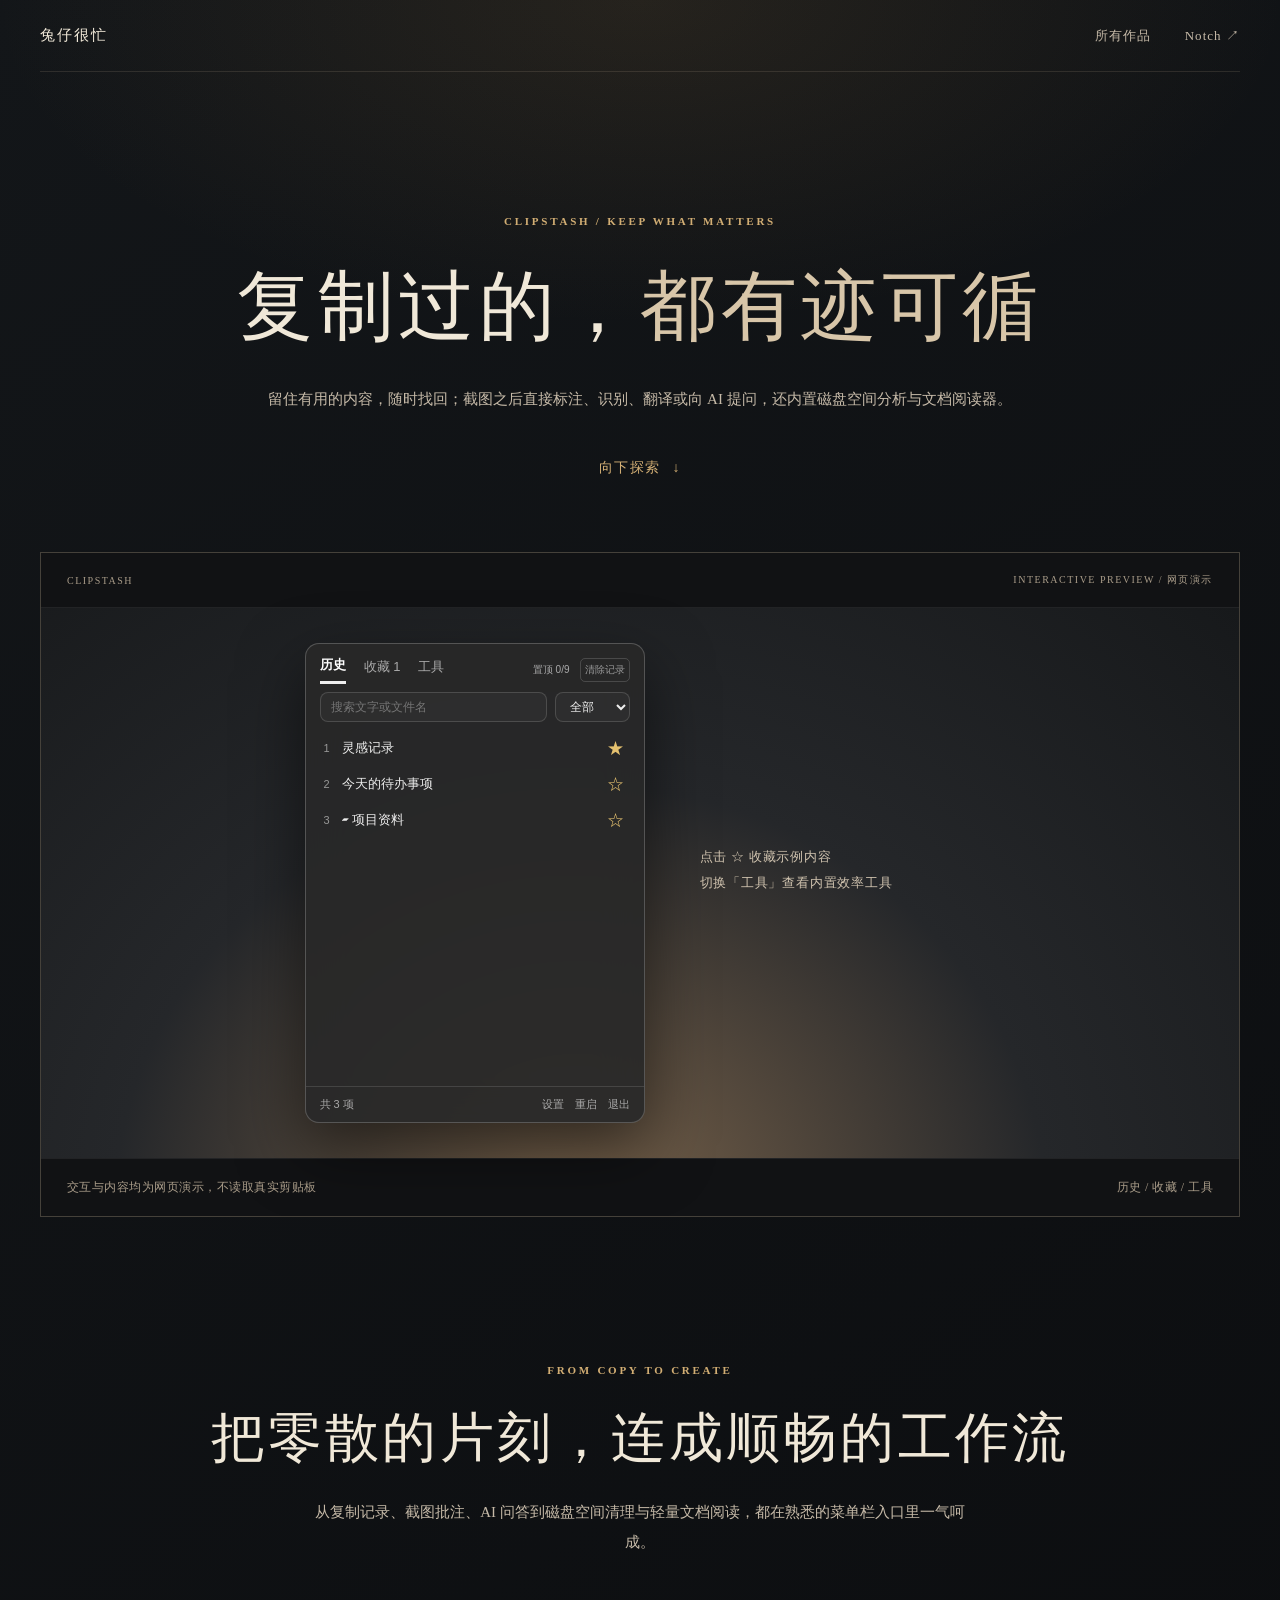
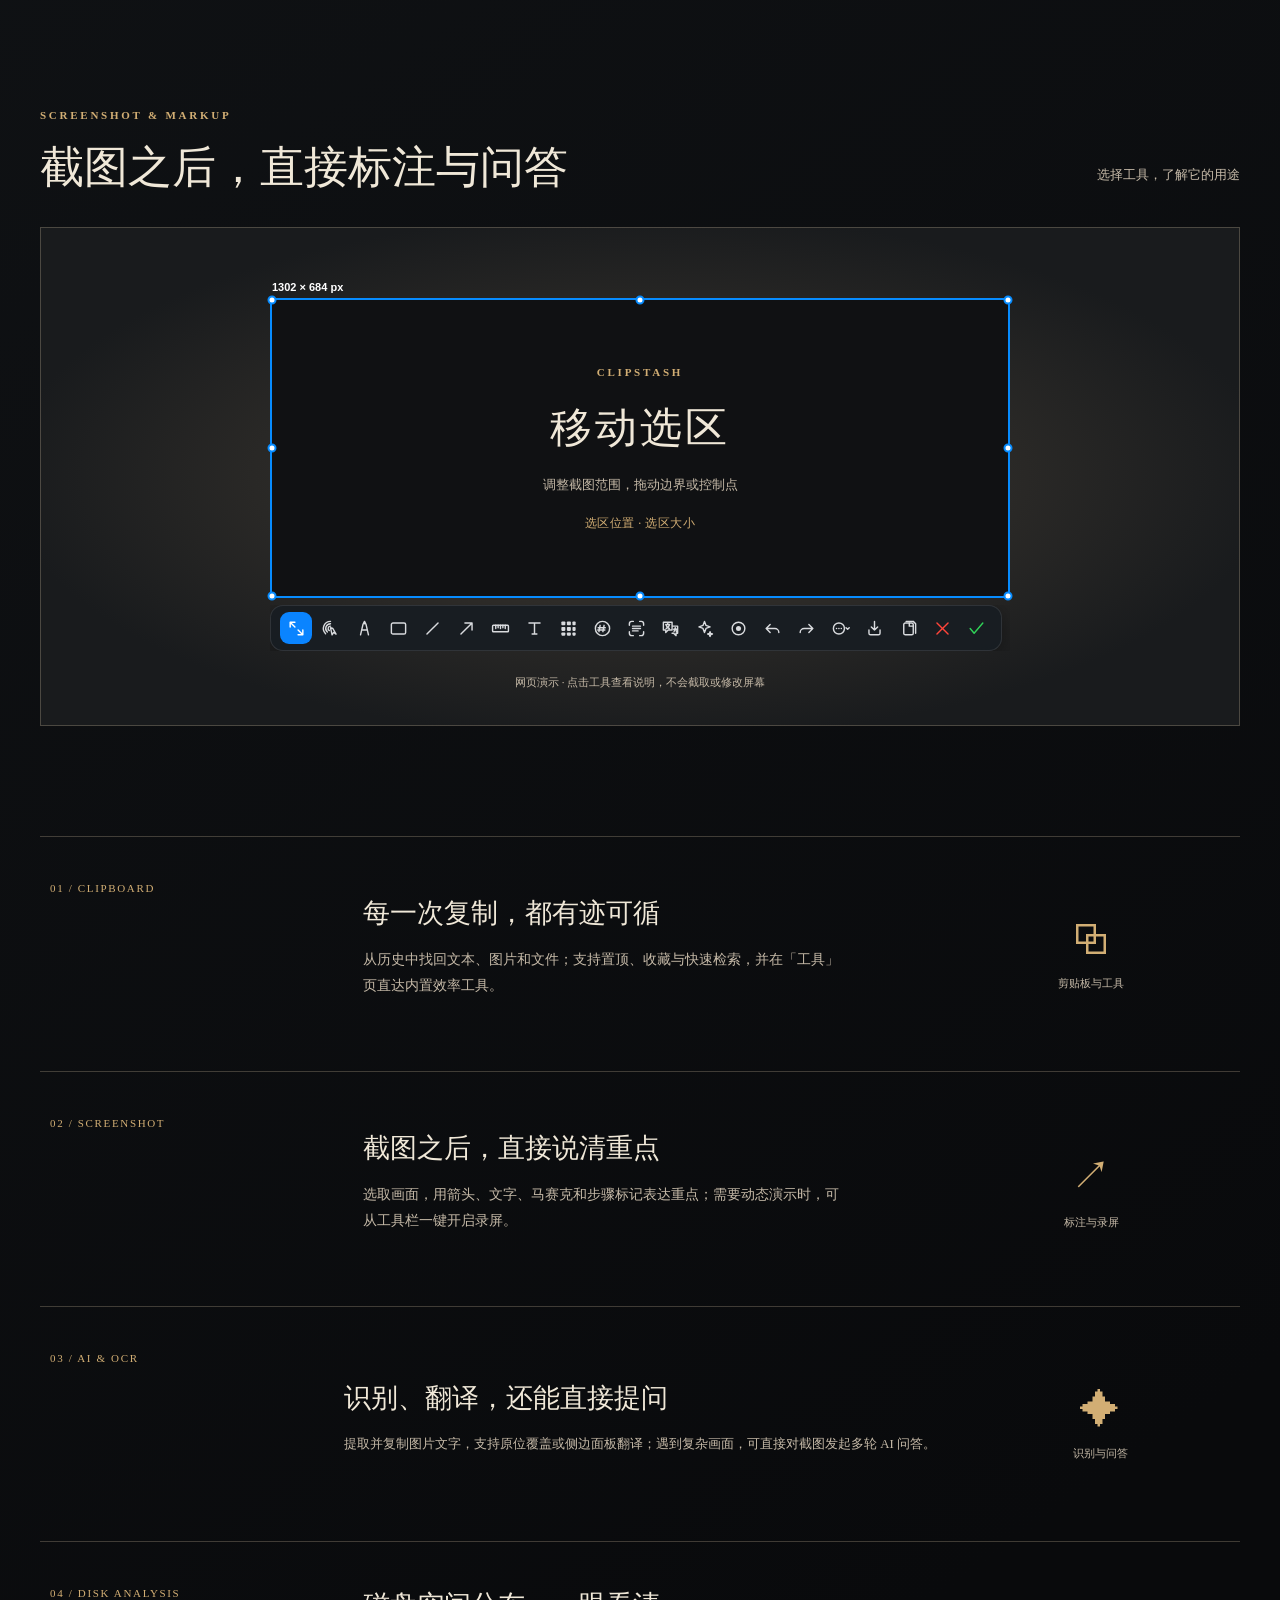
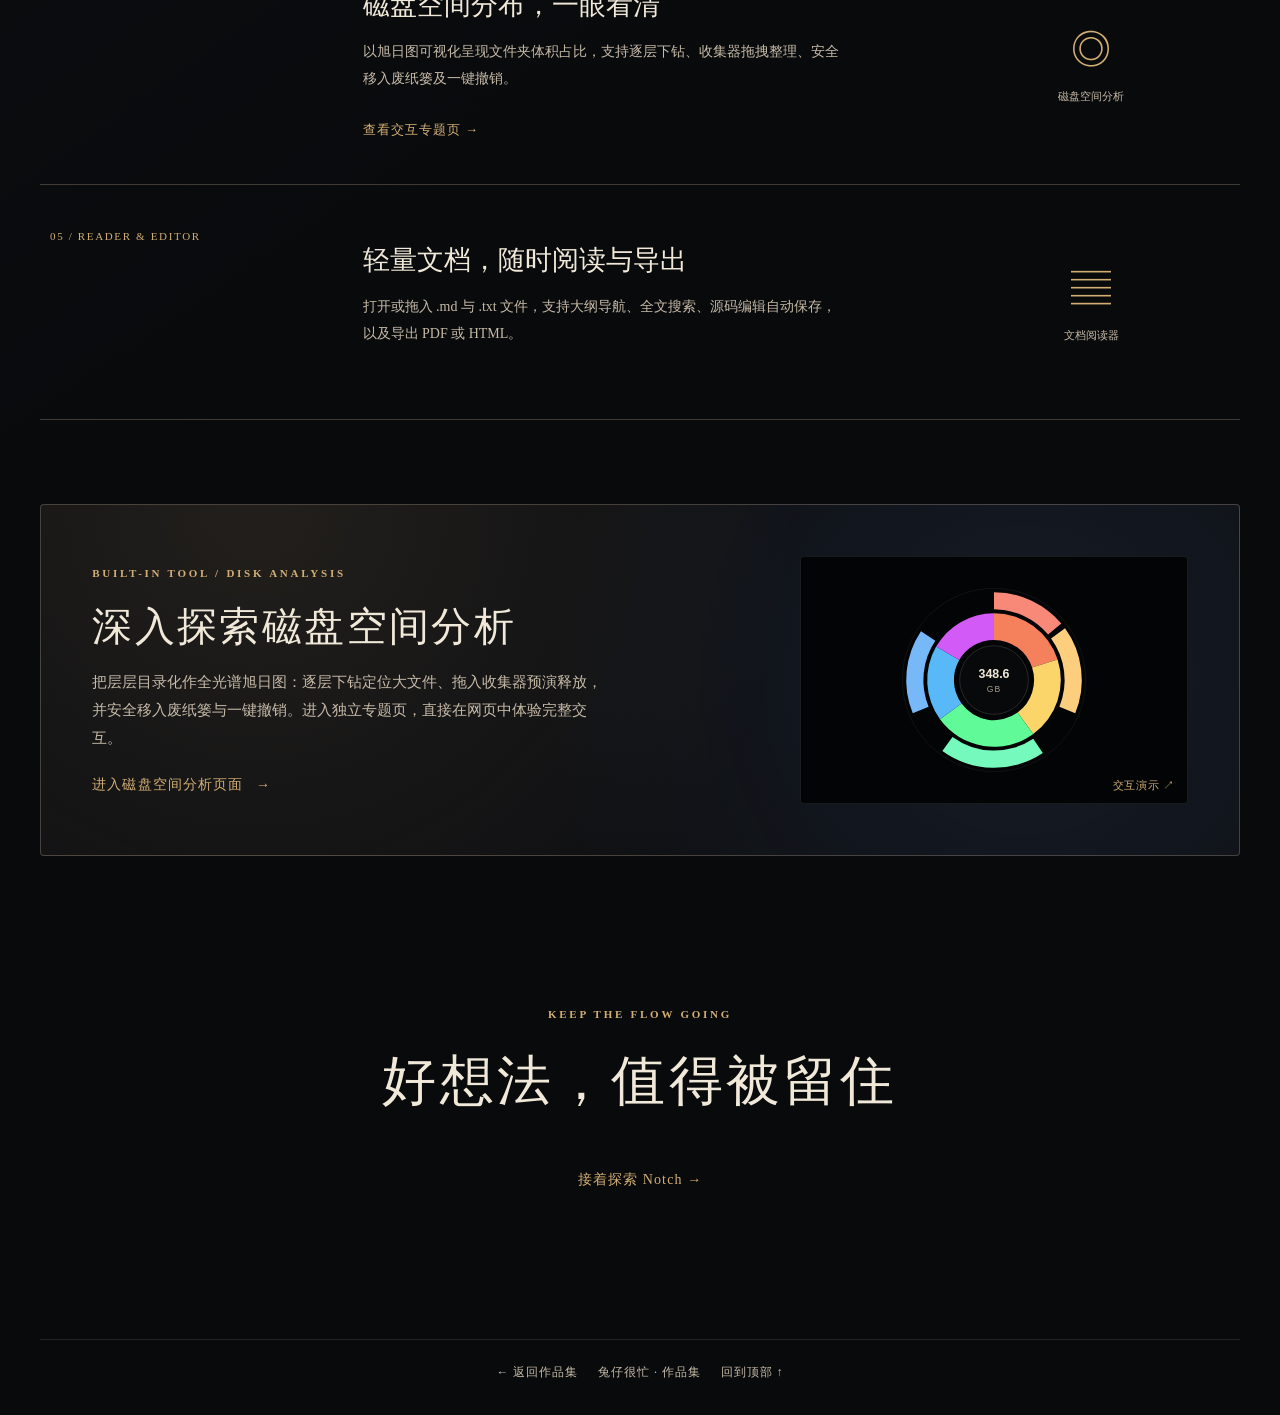
==== commit 1f0e0573: "Add Disk Analysis showcase page and stabilize ClipStash preview" ====
--- a/clipstash.html
+++ b/clipstash.html
@@ -7,7 +7,7 @@
   <title>ClipStash · 兔仔很忙</title>
   <link rel="icon" href="assets/favicon.svg">
   <link rel="stylesheet" href="style.css">
-  <link rel="stylesheet" href="product.css?v=20261127-update">
+  <link rel="stylesheet" href="product.css?v=20261127-disk2">
   <script src="product.js?v=20261127-update" defer></script>
 </head>
 <body>
@@ -151,6 +151,7 @@
           <div>
             <h3>磁盘空间分布，一眼看清</h3>
             <p>以旭日图可视化呈现文件夹体积占比，支持逐层下钻、收集器拖拽整理、安全移入废纸篓及一键撤销。</p>
+            <a class="feature-inline-link" href="disk-analysis.html">查看交互专题页 →</a>
           </div>
           <div class="feature-symbol">◎ <small>磁盘空间分析</small></div>
         </article>
@@ -162,6 +163,35 @@
           </div>
           <div class="feature-symbol">▤ <small>文档阅读器</small></div>
         </article>
+      </section>
+
+      <section class="subtool-spotlight" aria-labelledby="disk-spotlight-title">
+        <div class="subtool-copy">
+          <p class="eyebrow">BUILT-IN TOOL / DISK ANALYSIS</p>
+          <h2 id="disk-spotlight-title">深入探索磁盘空间分析</h2>
+          <p>把层层目录化作全光谱旭日图：逐层下钻定位大文件、拖入收集器预演释放，并安全移入废纸篓与一键撤销。进入独立专题页，直接在网页中体验完整交互。</p>
+          <a class="text-link" href="disk-analysis.html">进入磁盘空间分析页面 <span>→</span></a>
+        </div>
+        <a class="subtool-visual" href="disk-analysis.html" aria-label="进入磁盘空间分析专题页">
+          <svg class="mini-sunburst" viewBox="0 0 220 220" aria-hidden="true">
+            <g transform="translate(110 110)">
+              <circle r="96" fill="none" stroke="rgba(255,255,255,0.06)" stroke-width="1"/>
+              <path d="M 0 -42 A 42 42 0 0 1 39.9 -13.0 L 66.6 -21.6 A 70 70 0 0 0 0 -70 Z" fill="hsl(14 88% 66%)"/>
+              <path d="M 39.9 -13.0 A 42 42 0 0 1 24.7 34.0 L 41.1 56.6 A 70 70 0 0 0 66.6 -21.6 Z" fill="hsl(44 95% 70%)"/>
+              <path d="M 24.7 34.0 A 42 42 0 0 1 -34.0 24.7 L -56.6 41.1 A 70 70 0 0 0 41.1 56.6 Z" fill="hsl(142 94% 68%)"/>
+              <path d="M -34.0 24.7 A 42 42 0 0 1 -36.4 -21.0 L -60.6 -35.0 A 70 70 0 0 0 -56.6 41.1 Z" fill="hsl(204 92% 66%)"/>
+              <path d="M -36.4 -21.0 A 42 42 0 0 1 0 -42 L 0 -70 A 70 70 0 0 0 -60.6 -35.0 Z" fill="hsl(286 90% 66%)"/>
+              <path d="M 0 -74 A 74 74 0 0 1 56.7 -47.6 L 70.5 -59.1 A 92 92 0 0 0 0 -92 Z" fill="hsl(8 90% 72%)"/>
+              <path d="M 59.8 -43.5 A 74 74 0 0 1 68.5 28.0 L 85.1 34.8 A 92 92 0 0 0 74.4 -54.1 Z" fill="hsl(38 96% 74%)"/>
+              <path d="M 41.1 61.5 A 74 74 0 0 1 -43.5 59.8 L -54.1 74.4 A 92 92 0 0 0 51.1 76.5 Z" fill="hsl(152 92% 72%)"/>
+              <path d="M -68.5 28.0 A 74 74 0 0 1 -61.5 -41.1 L -76.5 -51.1 A 92 92 0 0 0 -85.1 34.8 Z" fill="hsl(210 90% 72%)"/>
+              <circle r="36" fill="#08090b" stroke="rgba(255,255,255,0.14)" stroke-width="1"/>
+              <text y="-2" text-anchor="middle" fill="#f0e8d8" font-size="13" font-family="-apple-system,BlinkMacSystemFont,sans-serif" font-weight="600">348.6</text>
+              <text y="13" text-anchor="middle" fill="#a99c89" font-size="9" font-family="-apple-system,BlinkMacSystemFont,sans-serif" letter-spacing="1.2">GB</text>
+            </g>
+          </svg>
+          <span class="subtool-visual-tag">交互演示 ↗</span>
+        </a>
       </section>
 
       <section class="closing">
--- a/product.css
+++ b/product.css
@@ -98,3 +98,28 @@
 @media (min-width:701px) {
   .capture-toolbar-wrap { width:min(740px,92%); }
 }
+
+/* ClipStash 演示区：固定面板与右侧提示文字占位，切换标签/工具卡片零跳动 */
+.popover-demo { flex:none; }
+.pop-hint { width:276px; flex:none; min-height:78px; margin:0; }
+@media (max-width:700px) {
+  .pop-hint { width:100%; max-width:340px; min-height:66px; }
+}
+
+/* ClipStash 内置工具专题入口（磁盘空间分析） */
+.feature-inline-link { display:inline-block; margin-top:14px; color:var(--gold); font-size:13px; letter-spacing:.08em; transition:color .2s; }
+.feature-inline-link:hover { color:var(--ink); }
+.subtool-spotlight { margin-top:84px; padding:clamp(32px,4vw,54px); border:1px solid var(--line); border-radius:4px; background:radial-gradient(circle at 82% 50%,rgba(94,158,255,.09),transparent 48%),radial-gradient(circle at 18% 0%,rgba(210,174,116,.1),transparent 52%),#0e0f12; display:grid; grid-template-columns:minmax(0,1.3fr) minmax(220px,.75fr); align-items:center; gap:36px; transition:border-color .25s ease; }
+.subtool-spotlight:hover { border-color:rgba(210,174,116,.55); }
+.subtool-copy h2 { margin:18px 0 14px; font-size:clamp(28px,3.2vw,40px); font-weight:400; letter-spacing:.06em; line-height:1.35; }
+.subtool-copy > p:not(.eyebrow) { margin:0; color:var(--muted); font-size:14.5px; line-height:1.95; max-width:520px; }
+.subtool-copy .text-link { margin-top:24px; }
+.subtool-visual { position:relative; display:grid; place-items:center; padding:18px; border:1px solid rgba(255,255,255,.09); border-radius:4px; background:#030405; overflow:hidden; transition:border-color .25s ease,transform .25s ease; }
+.subtool-visual:hover { border-color:rgba(210,174,116,.55); transform:translateY(-2px); }
+.mini-sunburst { width:min(210px,100%); height:auto; display:block; transition:transform .5s cubic-bezier(.22,1,.36,1); }
+.subtool-visual:hover .mini-sunburst { transform:rotate(8deg) scale(1.03); }
+.subtool-visual-tag { position:absolute; right:12px; bottom:10px; font:500 11px -apple-system,BlinkMacSystemFont,sans-serif; color:var(--gold); letter-spacing:.06em; }
+@media (max-width:760px) {
+  .subtool-spotlight { margin-top:56px; grid-template-columns:1fr; gap:26px; padding:26px; }
+  .mini-sunburst { width:180px; }
+}
